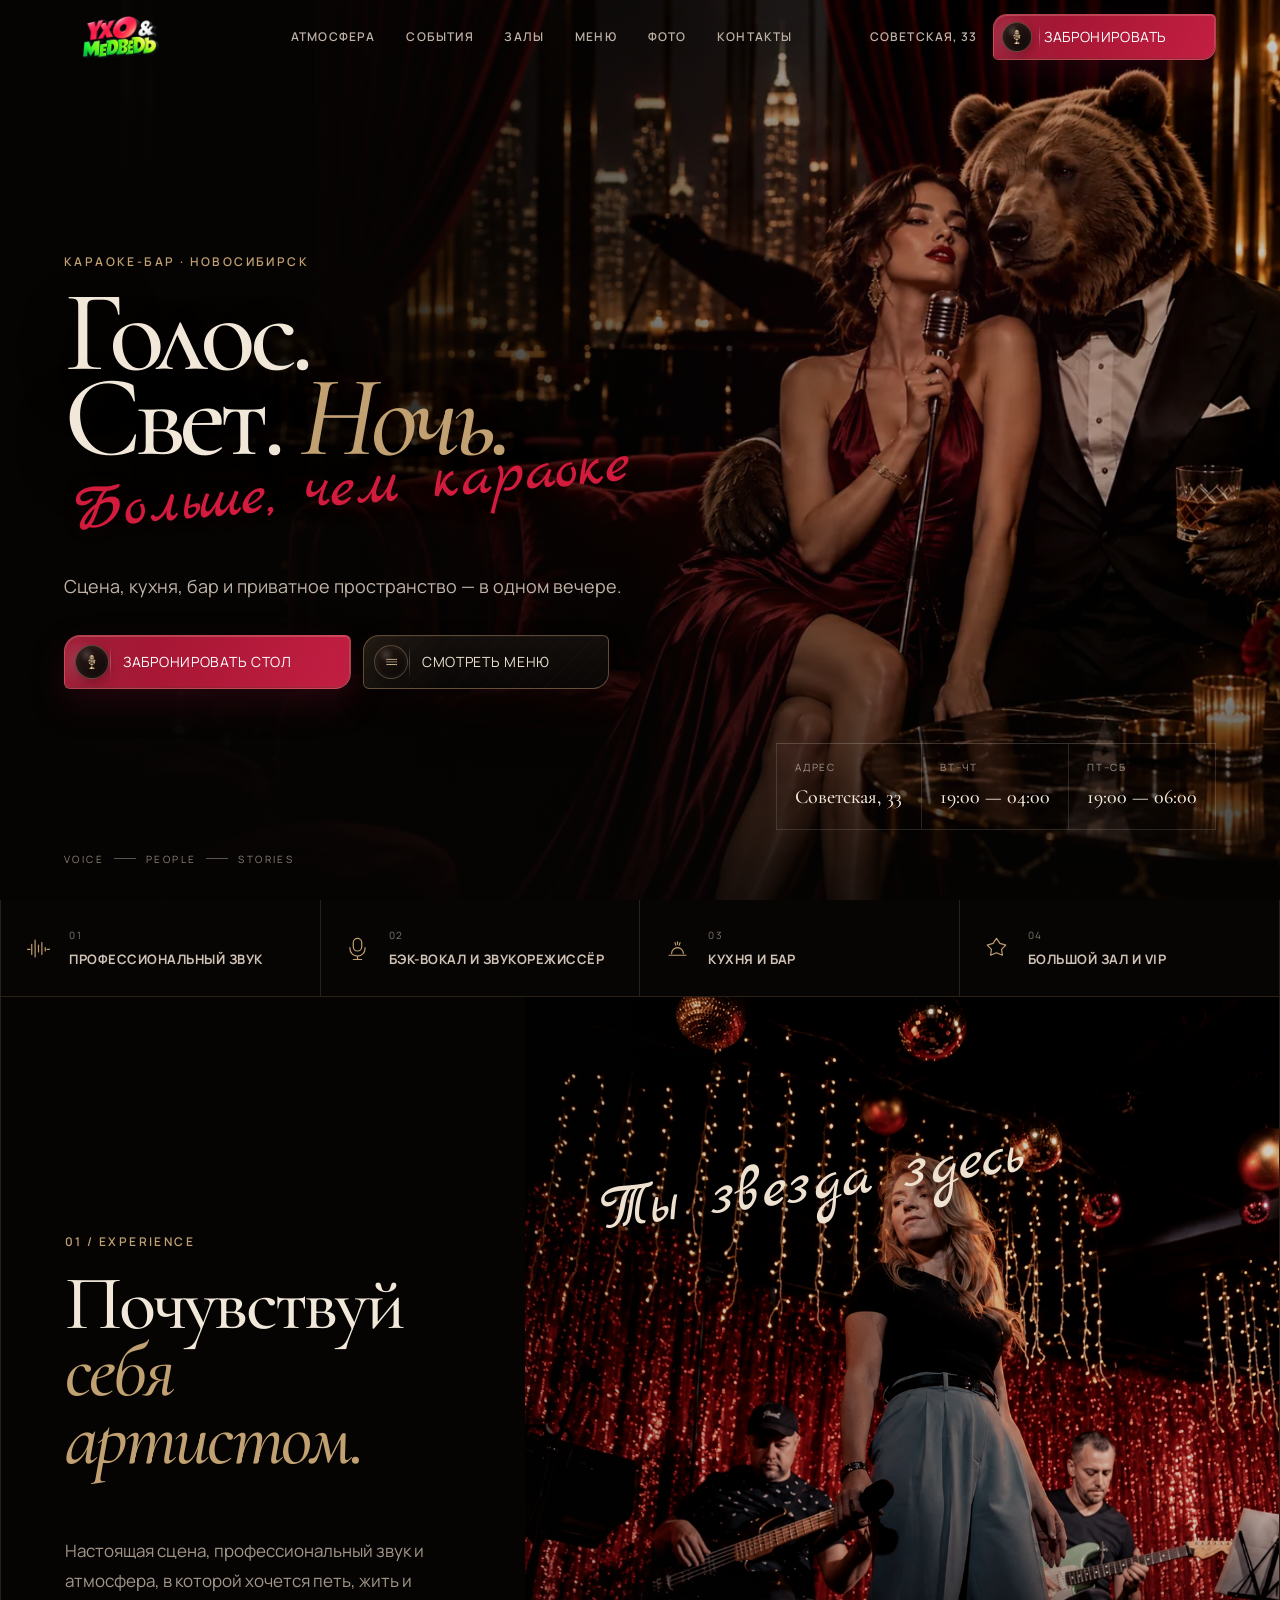
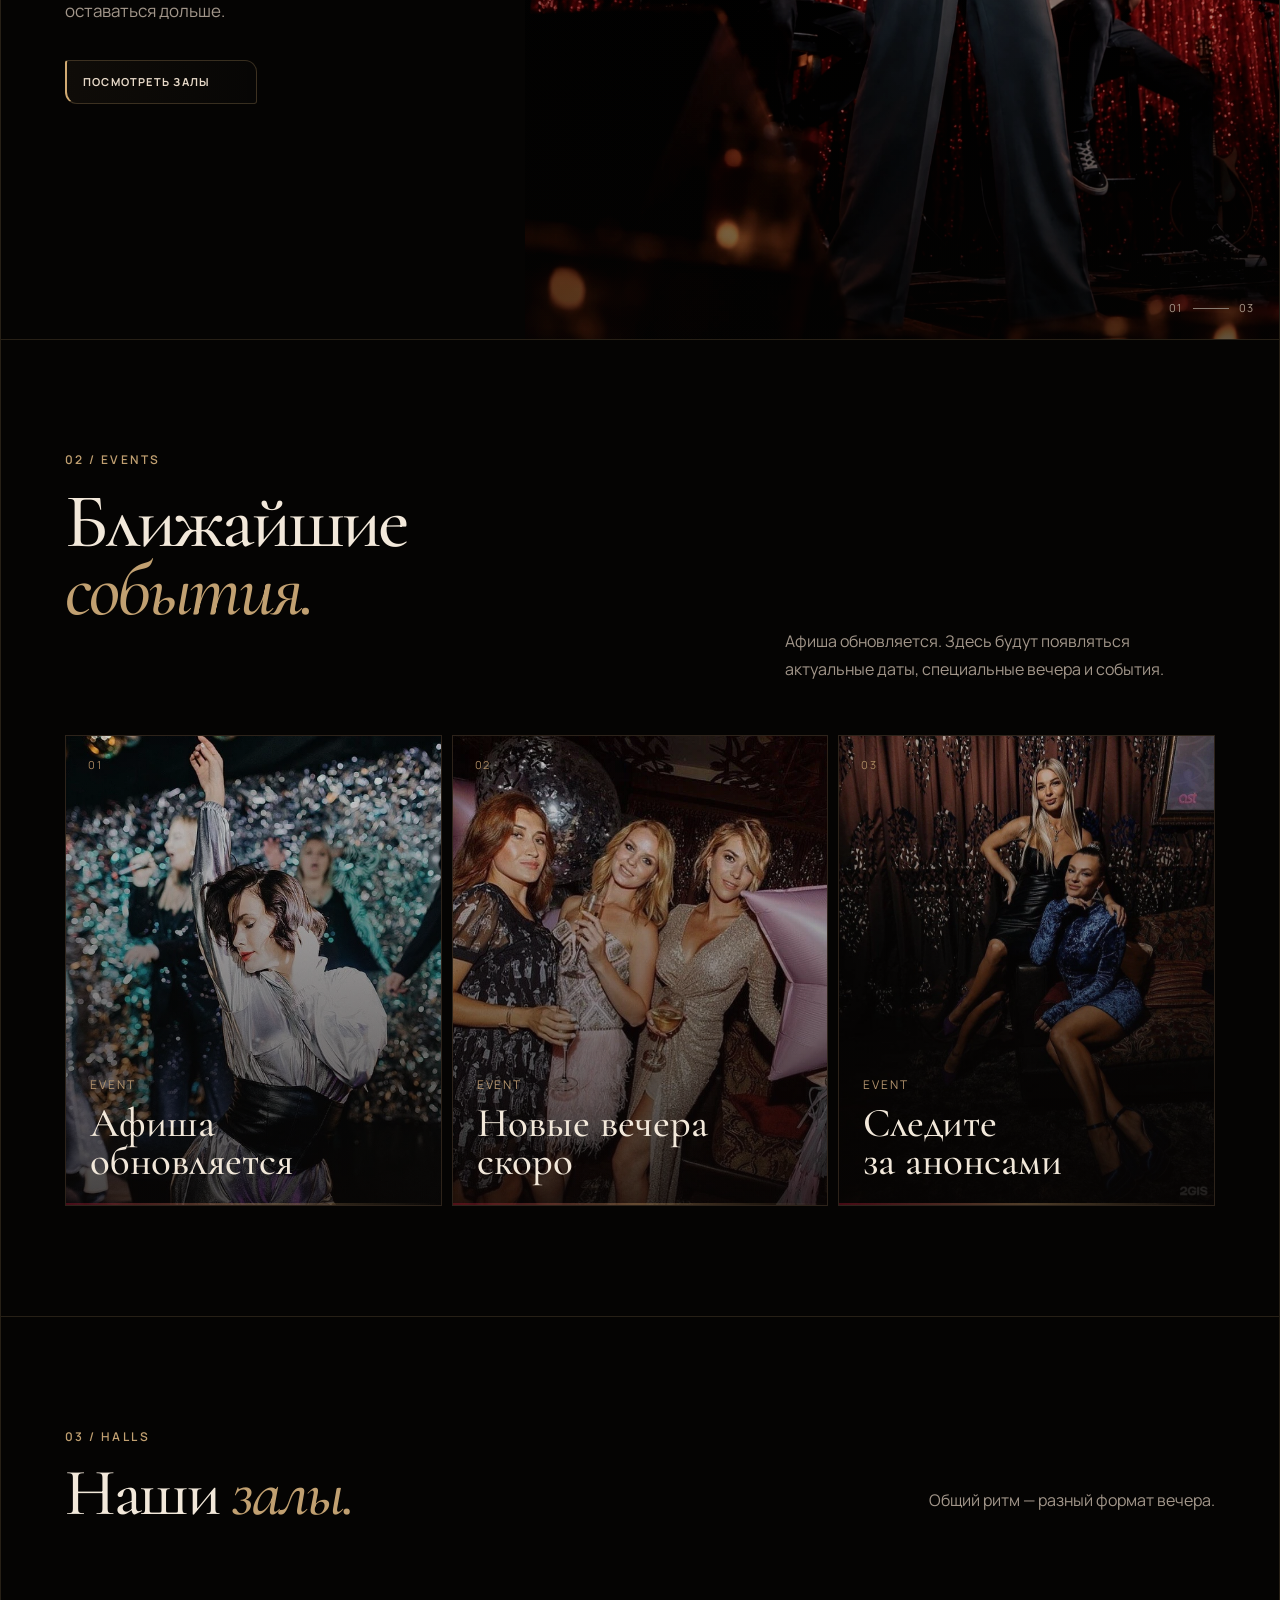
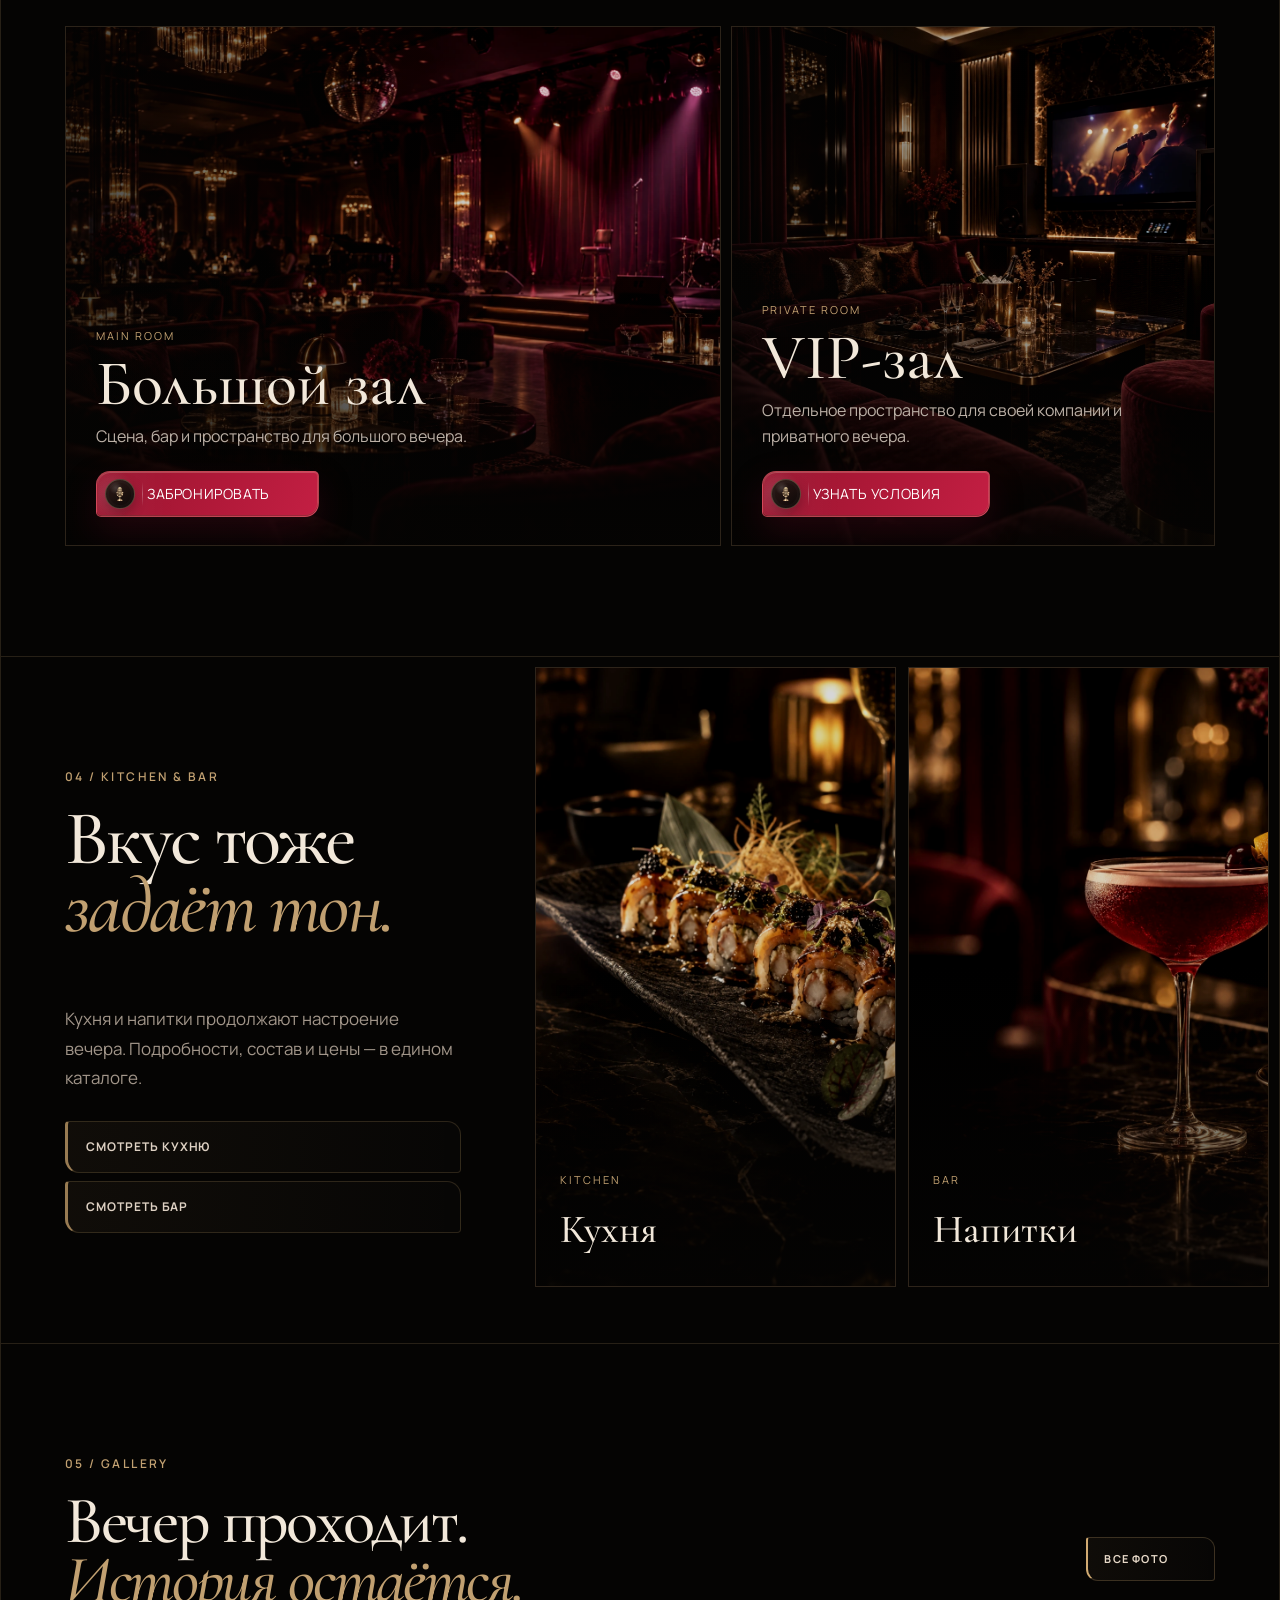
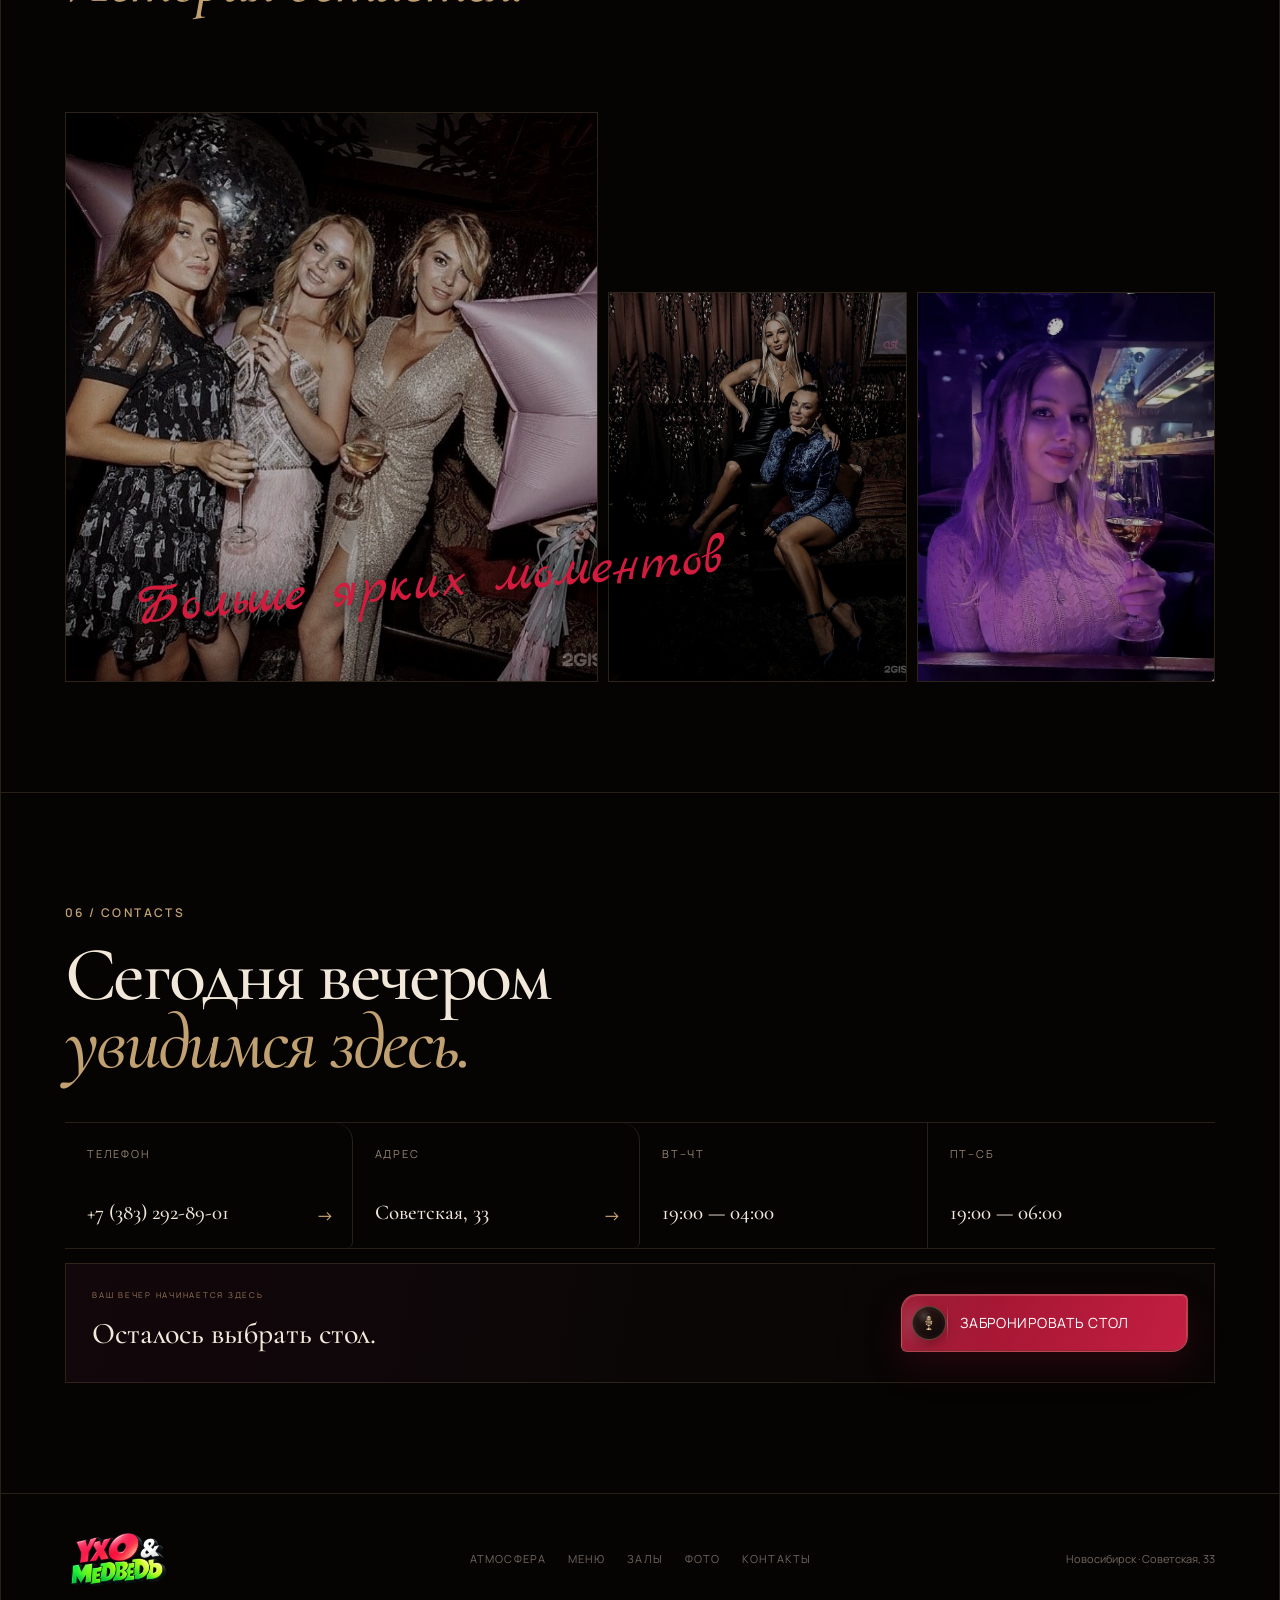
==== docs/index.html @ 815b5518 "Remove decorative arrows from published controls" ====
<!doctype html>
<html lang="ru">
<head>
  <meta charset="utf-8">
  <meta name="viewport" content="width=device-width,initial-scale=1,viewport-fit=cover">
  <meta name="theme-color" content="#050403">
  <meta name="description" content="Ухо & Медведь — караоке-бар в Новосибирске. Сцена, кухня, бар, большой зал и VIP-пространство.">
  <title>Ухо & Медведь — караоке-бар</title>
  <link rel="preconnect" href="https://fonts.googleapis.com">
  <link rel="preconnect" href="https://fonts.gstatic.com" crossorigin>
  <link href="https://fonts.googleapis.com/css2?family=Cormorant+Garamond:ital,wght@0,500;0,600;1,500&family=Manrope:wght@400;500;600;700&family=Marck+Script&display=swap" rel="stylesheet">
  <link rel="icon" type="image/png" href="assets/logo-glossy.png">
  <link rel="stylesheet" href="redesign.css?v=no-arrows-v27">
  <!-- build: menu-cards-v21-20260923-0148 -->
</head>
<body>
  <header class="site-header" id="top">
    <a class="brand" href="#top" aria-label="Ухо & Медведь">
      <img src="assets/logo-glossy.png" alt="Ухо & Медведь">
    </a>
    <nav class="desktop-nav" aria-label="Основная навигация">
      <a href="#experience">Атмосфера</a>
      <a href="#events">События</a>
      <a href="#halls">Залы</a>
      <a href="#menu">Меню</a>
      <a href="#gallery">Фото</a>
      <a href="#contacts">Контакты</a>
    </nav>
    <div class="header-actions">
      <a class="header-address" href="#contacts">Советская, 33</a>
      <a class="button button-primary karaoke-cta button-compact" href="https://wa.me/79139168901?text=%D0%A5%D0%BE%D1%87%D1%83%20%D0%B7%D0%B0%D0%B1%D1%80%D0%BE%D0%BD%D0%B8%D1%80%D0%BE%D0%B2%D0%B0%D1%82%D1%8C%20%D1%81%D1%82%D0%BE%D0%BB" target="_blank" rel="noopener"><span class="cta-mic" aria-hidden="true"><img src="assets/ui/karaoke-mic.webp" alt=""></span><span class="cta-label">Забронировать</span></a>
    </div>
    <button class="burger" type="button" aria-label="Открыть меню" aria-expanded="false"><span></span><span></span></button>
  </header>

  <main>
    <section class="hero" aria-labelledby="hero-title">
      <div class="hero-media" aria-hidden="true"></div>
      <div class="hero-vignette" aria-hidden="true"></div>
      <div class="hero-layout">
        <div class="hero-copy">
          <p class="eyebrow">КАРАОКЕ-БАР · НОВОСИБИРСК</p>
          <h1 id="hero-title">Голос.<br>Свет. <em>Ночь.</em></h1>
          <p class="script-accent">Больше, чем караоке</p>
          <p class="hero-lead">Сцена, кухня, бар и приватное пространство — в одном вечере.</p>
          <div class="hero-cta">
            <a class="button button-primary karaoke-cta" href="https://wa.me/79139168901?text=%D0%A5%D0%BE%D1%87%D1%83%20%D0%B7%D0%B0%D0%B1%D1%80%D0%BE%D0%BD%D0%B8%D1%80%D0%BE%D0%B2%D0%B0%D1%82%D1%8C%20%D1%81%D1%82%D0%BE%D0%BB" target="_blank" rel="noopener"><span class="cta-mic" aria-hidden="true"><img src="assets/ui/karaoke-mic.webp" alt=""></span><span class="cta-label">Забронировать стол</span></a>
            <a class="button button-secondary karaoke-secondary" href="catalog.html"><span class="secondary-icon" aria-hidden="true"><img src="assets/ui/karaoke-menu.webp" alt=""></span><span class="cta-label">Смотреть меню</span></a>
          </div>
        </div>

        <aside class="hero-facts" aria-label="Информация о заведении">
          <div><small>АДРЕС</small><strong>Советская, 33</strong></div>
          <div><small>ВТ–ЧТ</small><strong>19:00 — 04:00</strong></div>
          <div><small>ПТ–СБ</small><strong>19:00 — 06:00</strong></div>
        </aside>
      </div>
      <div class="hero-caption"><span>VOICE</span><i></i><span>PEOPLE</span><i></i><span>STORIES</span></div>
    </section>

    <section class="benefits" aria-label="Особенности Ухо & Медведь">
      <article>
        <span class="line-icon" aria-hidden="true"><svg viewBox="0 0 32 32"><path d="M3 17h3m2-6v12m4-17v20m4-14v8m4-11v14m4-8v4m2-2h3"/></svg></span>
        <div><small>01</small><b>Профессиональный звук</b></div>
      </article>
      <article>
        <span class="line-icon" aria-hidden="true"><svg viewBox="0 0 32 32"><rect x="11" y="4" width="10" height="15" rx="5"/><path d="M7 15v1a9 9 0 0 0 18 0v-1M16 25v4m-5 0h10"/></svg></span>
        <div><small>02</small><b>Бэк-вокал и звукорежиссёр</b></div>
      </article>
      <article>
        <span class="line-icon" aria-hidden="true"><svg viewBox="0 0 32 32"><path d="M6 24h20M9 22a7 7 0 0 1 14 0M16 8v3m-3-2 1 3m5-3-1 3"/></svg></span>
        <div><small>03</small><b>Кухня и бар</b></div>
      </article>
      <article>
        <span class="line-icon" aria-hidden="true"><svg viewBox="0 0 32 32"><path d="m16 4 4 6 7 2-5 5 1 7-7-3-7 3 1-7-5-5 7-2z"/></svg></span>
        <div><small>04</small><b>Большой зал и VIP</b></div>
      </article>
    </section>

    <section class="experience editorial-section" id="experience">
      <div class="section-copy">
        <p class="eyebrow">01 / EXPERIENCE</p>
        <h2>Почувствуй<br><em>себя артистом.</em></h2>
        <p>Настоящая сцена, профессиональный звук и атмосфера, в которой хочется петь, жить и оставаться дольше.</p>
        <a class="text-link" href="#halls">Посмотреть залы</a>
      </div>
      <figure class="experience-visual">
        <img src="assets/venue/experience-stage-real-v24.webp?v=20260923-0255" alt="Сцена караоке-бара Ухо & Медведь" loading="eager" fetchpriority="high" decoding="async">
        <figcaption class="script-accent">Ты звезда здесь</figcaption>
        <div class="visual-index"><span>01</span><i></i><span>03</span></div>
      </figure>
    </section>

    <section class="events section-shell" id="events">
      <header class="section-heading">
        <div><p class="eyebrow">02 / EVENTS</p><h2>Ближайшие<br><em>события.</em></h2></div>
        <p>Афиша обновляется. Здесь будут появляться актуальные даты, специальные вечера и события.</p>
      </header>
      <div class="events-grid" aria-label="Места для ближайших событий">
        <article class="event-poster event-one"><div class="event-no">01</div><div><small>EVENT</small><h3>Афиша<br>обновляется</h3></div></article>
        <article class="event-poster event-two"><div class="event-no">02</div><div><small>EVENT</small><h3>Новые вечера<br>скоро</h3></div></article>
        <article class="event-poster event-three"><div class="event-no">03</div><div><small>EVENT</small><h3>Следите<br>за анонсами</h3></div></article>
      </div>
    </section>

    <section class="halls section-shell" id="halls">
      <header class="section-heading compact">
        <div><p class="eyebrow">03 / HALLS</p><h2>Наши <em>залы.</em></h2></div>
        <p>Общий ритм — разный формат вечера.</p>
      </header>
      <div class="halls-grid">
        <article class="hall hall-main">
          <img src="assets/venue/hall-main-premium-v23.webp?v=20260923-0250" alt="Большой зал Ухо & Медведь" loading="eager" fetchpriority="high" decoding="async">
          <div class="hall-shade"></div>
          <div class="hall-copy">
            <small>MAIN ROOM</small>
            <h3>Большой зал</h3>
            <p>Сцена, бар и пространство для большого вечера.</p>
            <a class="button button-primary karaoke-cta button-small" href="https://wa.me/79139168901?text=%D0%A5%D0%BE%D1%87%D1%83%20%D0%B7%D0%B0%D0%B1%D1%80%D0%BE%D0%BD%D0%B8%D1%80%D0%BE%D0%B2%D0%B0%D1%82%D1%8C%20%D1%81%D1%82%D0%BE%D0%BB" target="_blank" rel="noopener"><span class="cta-mic" aria-hidden="true"><img src="assets/ui/karaoke-mic.webp" alt=""></span><span class="cta-label">Забронировать</span></a>
          </div>
        </article>
        <article class="hall hall-vip">
          <img src="assets/venue/hall-vip-premium-v23.webp?v=20260923-0250" alt="VIP-зал Ухо & Медведь" loading="eager" decoding="async">
          <div class="hall-shade"></div>
          <div class="hall-copy">
            <small>PRIVATE ROOM</small>
            <h3>VIP-зал</h3>
            <p>Отдельное пространство для своей компании и приватного вечера.</p>
            <a class="button button-primary karaoke-cta button-small" href="https://wa.me/79139168901?text=%D0%A5%D0%BE%D1%87%D1%83%20%D1%83%D0%B7%D0%BD%D0%B0%D1%82%D1%8C%20%D0%BF%D1%80%D0%BE%20VIP-%D0%B7%D0%B0%D0%BB" target="_blank" rel="noopener"><span class="cta-mic" aria-hidden="true"><img src="assets/ui/karaoke-mic.webp" alt=""></span><span class="cta-label">Узнать условия</span></a>
          </div>
        </article>
      </div>
    </section>

    <section class="menu-preview editorial-section" id="menu">
      <div class="section-copy">
        <p class="eyebrow">04 / KITCHEN & BAR</p>
        <h2>Вкус тоже<br><em>задаёт тон.</em></h2>
        <p>Кухня и напитки продолжают настроение вечера. Подробности, состав и цены — в едином каталоге.</p>
        <div class="menu-links">
          <a href="catalog.html?tab=food"><span>Смотреть кухню</span></a>
          <a href="catalog.html?tab=bar"><span>Смотреть бар</span></a>
        </div>
      </div>
      <div class="menu-visual-grid">
        <a class="menu-shot menu-shot-food" href="catalog.html?tab=food">
          <img src="assets/venue/kitchen-premium-v21.webp?v=20260923-0148" alt="Фирменный ролл кухни Ухо & Медведь" loading="eager" fetchpriority="high" decoding="async">
          <span><small>KITCHEN</small><strong>Кухня</strong></span>
        </a>
        <a class="menu-shot menu-shot-bar" href="catalog.html?tab=bar">
          <img src="assets/venue/bar-premium-v21.webp?v=20260923-0148" alt="Коктейль в баре Ухо & Медведь" loading="eager" fetchpriority="high" decoding="async">
          <span><small>BAR</small><strong>Напитки</strong></span>
        </a>
      </div>
    </section>

    <section class="gallery section-shell" id="gallery">
      <header class="section-heading compact">
        <div><p class="eyebrow">05 / GALLERY</p><h2>Вечер проходит.<br><em>История остаётся.</em></h2></div>
        <a class="text-link" href="https://2gis.ru/novosibirsk/firm/141265769806977/tab/photos" target="_blank" rel="noopener">Все фото</a>
      </header>
      <div class="gallery-grid">
        <figure class="gallery-large"><img src="assets/venue/party-2gis.webp" alt="Гости Ухо & Медведь" loading="lazy" decoding="async"></figure>
        <figure><img src="assets/venue/lounge-2gis.webp" alt="Вечер в Ухо & Медведь" loading="lazy" decoding="async"></figure>
        <figure><img src="assets/venue/nightlife-2gis.webp" alt="Ночная атмосфера Ухо & Медведь" loading="lazy" decoding="async"></figure>
        <p class="script-accent gallery-script">Больше ярких моментов</p>
      </div>
    </section>

    <section class="contacts section-shell" id="contacts">
      <header class="contacts-heading">
        <p class="eyebrow">06 / CONTACTS</p>
        <h2>Сегодня вечером<br><em>увидимся здесь.</em></h2>
      </header>
      <div class="contact-grid">
        <a href="tel:+73832928901"><small>ТЕЛЕФОН</small><strong>+7 (383) 292-89-01</strong></a>
        <a href="https://yandex.ru/maps/?text=%D0%9D%D0%BE%D0%B2%D0%BE%D1%81%D0%B8%D0%B1%D0%B8%D1%80%D1%81%D0%BA%2C%20%D0%A1%D0%BE%D0%B2%D0%B5%D1%82%D1%81%D0%BA%D0%B0%D1%8F%2033" target="_blank" rel="noopener"><small>АДРЕС</small><strong>Советская, 33</strong></a>
        <div><small>ВТ–ЧТ</small><strong>19:00 — 04:00</strong></div>
        <div><small>ПТ–СБ</small><strong>19:00 — 06:00</strong></div>
      </div>
      <div class="final-booking">
        <div class="final-booking-copy"><small>ВАШ ВЕЧЕР НАЧИНАЕТСЯ ЗДЕСЬ</small><strong>Осталось выбрать стол.</strong></div>
        <a class="button button-primary karaoke-cta final-booking-button" href="https://wa.me/79139168901?text=%D0%A5%D0%BE%D1%87%D1%83%20%D0%B7%D0%B0%D0%B1%D1%80%D0%BE%D0%BD%D0%B8%D1%80%D0%BE%D0%B2%D0%B0%D1%82%D1%8C%20%D1%81%D1%82%D0%BE%D0%BB" target="_blank" rel="noopener"><span class="cta-mic" aria-hidden="true"><img src="assets/ui/karaoke-mic.webp" alt=""></span><span class="cta-label">Забронировать стол</span></a>
      </div>
    </section>
  </main>

  <footer class="site-footer">
    <img src="assets/logo-glossy.png" alt="Ухо & Медведь">
    <nav><a href="#experience">Атмосфера</a><a href="catalog.html">Меню</a><a href="#halls">Залы</a><a href="#gallery">Фото</a><a href="#contacts">Контакты</a></nav>
    <span>Новосибирск · Советская, 33</span>
  </footer>

  <div class="mobile-dock" aria-label="Быстрые действия">
    <a href="tel:+73832928901"><span class="dock-icon dock-phone" aria-hidden="true"></span><small>Позвонить</small></a>
    <a href="catalog.html"><span class="dock-icon" aria-hidden="true"><img src="assets/ui/karaoke-menu.webp" alt=""></span><small>Меню</small></a>
    <a class="mobile-book" href="https://wa.me/79139168901?text=%D0%A5%D0%BE%D1%87%D1%83%20%D0%B7%D0%B0%D0%B1%D1%80%D0%BE%D0%BD%D0%B8%D1%80%D0%BE%D0%B2%D0%B0%D1%82%D1%8C%20%D1%81%D1%82%D0%BE%D0%BB" target="_blank" rel="noopener"><span class="dock-icon dock-mic" aria-hidden="true"><img src="assets/ui/karaoke-mic.webp" alt=""></span><small>Бронь</small></a>
    <a href="#contacts"><span class="dock-icon" aria-hidden="true"><img src="assets/ui/karaoke-location.webp" alt=""></span><small>Адрес</small></a>
    <a href="#top"><span class="dock-icon" aria-hidden="true"><img src="assets/ui/karaoke-up.webp" alt=""></span><small>Наверх</small></a>
  </div>

  <div class="menu-drawer" aria-hidden="true">
    <button class="drawer-close" type="button" aria-label="Закрыть меню">×</button>
    <nav><a href="#experience">Атмосфера</a><a href="#events">События</a><a href="#halls">Залы</a><a href="catalog.html">Меню</a><a href="#gallery">Фото</a><a href="#contacts">Контакты</a></nav>
  </div>
  <script src="redesign.js?v=art-direction-v10"></script>
</body>
</html>
---- docs/redesign.css ----
/* 1. TOKENS */
:root{
  --bg:#050403;
  --bg-soft:#080605;
  --panel:#0d0807;
  --ivory:#f2e8da;
  --ivory-soft:#e2d5c5;
  --muted:#a2968a;
  --muted-dark:#776d64;
  --wine:#8f1029;
  --wine-deep:#6e0b20;
  --red:#b41435;
  --red-bright:#c51b3d;
  --gold:#a98558;
  --gold-light:#c1a071;
  --line:rgba(193,160,113,.18);
  --line-strong:rgba(193,160,113,.3);
  --serif:"Cormorant Garamond",Georgia,serif;
  --script:"Marck Script",cursive;
  --sans:"Manrope",Arial,sans-serif;
  --max:1440px;
  --pad:clamp(22px,5vw,74px);
  --ease:cubic-bezier(.2,.75,.2,1);
}

/* 2. RESET / BASE */
*{box-sizing:border-box}
html{scroll-behavior:smooth;background:var(--bg);overflow-x:clip}
body{margin:0;background:var(--bg);color:var(--ivory);font-family:var(--sans);font-size:16px;line-height:1.65;-webkit-font-smoothing:antialiased;overflow-x:clip}
body.lock{overflow:hidden}
a{color:inherit;text-decoration:none}
img{display:block;max-width:100%}
button{font:inherit}
button,a{-webkit-tap-highlight-color:transparent}
:focus-visible{outline:2px solid var(--gold-light);outline-offset:4px}

/* 3. TYPOGRAPHY */
.eyebrow{margin:0 0 18px;color:var(--gold-light);font-size:12px;font-weight:600;letter-spacing:.2em;text-transform:uppercase}
h1,h2,h3,p{margin-top:0}
h1,h2,h3{font-family:var(--serif);font-weight:500}
h2{font-size:clamp(54px,6vw,96px);line-height:.88;letter-spacing:-.035em}
h2 em{color:var(--gold-light);font-style:italic;font-weight:500}
.script-accent{font-family:var(--script);font-weight:400}

/* 4. HEADER */
.site-header{position:fixed;z-index:90;top:0;left:0;right:0;height:74px;padding:0 var(--pad);display:grid;grid-template-columns:150px 1fr auto;align-items:center;gap:28px;border-bottom:1px solid transparent;transition:background .25s,border-color .25s,backdrop-filter .25s}
.site-header.scrolled{background:rgba(5,4,3,.91);border-color:var(--line);backdrop-filter:blur(15px)}
.brand img{width:112px;max-height:56px;object-fit:contain}
.desktop-nav{display:flex;justify-content:center;gap:clamp(18px,2.4vw,36px)}
.desktop-nav a,.header-address{color:#bdb1a5;font-size:12px;font-weight:600;letter-spacing:.1em;text-transform:uppercase;transition:color .2s}
.desktop-nav a:hover,.header-address:hover{color:#fff}
.header-actions{display:flex;align-items:center;gap:16px}
.burger{display:none;width:44px;height:44px;border:1px solid var(--line);border-radius:50%;background:rgba(5,4,3,.38);align-items:center;justify-content:center;flex-direction:column;gap:6px}
.burger span{width:17px;height:1px;background:#e7dbce}

/* BUTTONS */
.button{
  --btn-border:transparent;
  --btn-bg:transparent;
  --btn-color:var(--ivory);
  min-height:48px;
  padding:0 21px;
  display:inline-flex;
  align-items:center;
  justify-content:center;
  gap:13px;
  border:1px solid var(--btn-border);
  border-radius:999px;
  background:var(--btn-bg);
  color:var(--btn-color);
  box-shadow:none;
  font-family:var(--sans);
  font-size:13px;
  font-weight:600;
  line-height:1;
  letter-spacing:.035em;
  white-space:nowrap;
  cursor:pointer;
  transition:transform .22s var(--ease),background .22s var(--ease),border-color .22s var(--ease),box-shadow .22s var(--ease),filter .22s var(--ease);
}
.button>span{
  display:inline-block;
  color:inherit;
  font-size:14px;
  font-weight:400;
  line-height:1;
  transition:transform .22s var(--ease);
}
.button:hover{transform:translateY(-2px)}
.button:hover>span:not(.arrow-left){transform:translateX(3px)}
.button:active{transform:translateY(0)}
.button-primary{
  --btn-bg:linear-gradient(115deg,#861027 0%,#a91532 55%,#bd1839 100%);
  --btn-color:#fff;
  border-color:rgba(255,255,255,.055);
  box-shadow:0 10px 28px rgba(91,7,25,.19),inset 0 1px 0 rgba(255,255,255,.045);
}
.button-primary:hover{
  filter:brightness(1.055);
  box-shadow:0 13px 32px rgba(91,7,25,.23),inset 0 1px 0 rgba(255,255,255,.06);
}
.button-secondary{
  --btn-bg:rgba(8,6,5,.44);
  --btn-color:var(--ivory-soft);
  border-color:rgba(193,160,113,.42);
  backdrop-filter:blur(8px);
}
.button-secondary:hover{
  background:rgba(169,133,88,.095);
  border-color:rgba(193,160,113,.64);
}
.button-compact{min-height:44px;padding:0 18px;font-size:12px}
.button-small{min-height:44px;padding:0 19px;font-size:12px}
.text-link{
  min-height:44px;
  display:inline-flex;
  align-items:center;
  gap:10px;
  padding:8px 0;
  color:var(--ivory-soft);
  font-family:var(--sans);
  font-size:13px;
  font-weight:600;
  letter-spacing:.035em;
}
.text-link span{
  color:var(--gold-light);
  font-size:14px;
  font-weight:400;
  transition:transform .22s var(--ease);
}
.text-link:hover span{transform:translateX(4px)}

/* 5. HERO */
.hero{position:relative;min-height:780px;height:100svh;max-height:980px;overflow:hidden;background:#080504}
.hero-media{position:absolute;inset:0;background:url("assets/hero-premium.webp") 69% 42%/cover no-repeat;filter:saturate(.86) contrast(1.05) brightness(.82)}
.hero-vignette{position:absolute;inset:0;background:linear-gradient(90deg,rgba(5,4,3,.98) 0%,rgba(5,4,3,.9) 24%,rgba(5,4,3,.5) 48%,rgba(5,4,3,.08) 72%),linear-gradient(0deg,rgba(5,4,3,.76),transparent 44%),radial-gradient(circle at 72% 38%,rgba(139,16,41,.11),transparent 30%)}
.hero-layout{position:relative;z-index:2;max-width:var(--max);height:100%;margin:auto;padding:135px var(--pad) 94px;display:flex;align-items:center}
.hero-copy{max-width:630px}
.hero h1{margin:0;font-size:clamp(76px,9vw,140px);line-height:.74;letter-spacing:-.055em;text-shadow:0 20px 55px rgba(0,0,0,.34)}
.hero h1 em{color:var(--gold-light);font-style:italic}
.hero .script-accent{margin:27px 0 0 8px;color:#d21b3d;font-size:clamp(42px,5vw,70px);line-height:.85;transform:rotate(-5deg);transform-origin:left center;text-shadow:0 0 20px rgba(178,17,51,.12)}
.hero-lead{max-width:560px;margin:30px 0 0;color:#c0b3a7;font-size:18px;line-height:1.65}
.hero-cta{display:flex;gap:12px;flex-wrap:wrap;margin-top:34px}
.hero-facts{position:absolute;right:var(--pad);bottom:70px;display:grid;grid-template-columns:repeat(3,auto);border-top:1px solid rgba(255,255,255,.18);border-bottom:1px solid rgba(255,255,255,.13)}
.hero-facts div{min-width:145px;padding:15px 18px;border-left:1px solid rgba(255,255,255,.13)}
.hero-facts div:last-child{border-right:1px solid rgba(255,255,255,.13)}
.hero-facts small{display:block;margin-bottom:6px;color:#9f948b;font-size:10px;letter-spacing:.18em}
.hero-facts strong{font-family:var(--serif);font-size:20px;font-weight:500}
.hero-caption{position:absolute;z-index:3;left:var(--pad);bottom:33px;display:flex;align-items:center;gap:10px;color:#8d837b;font-size:10px;letter-spacing:.24em}
.hero-caption i{width:22px;height:1px;background:#5c5550}

/* 6. BENEFIT STRIP */
.benefits{max-width:var(--max);margin:auto;display:grid;grid-template-columns:repeat(4,1fr);border-left:1px solid var(--line);border-right:1px solid var(--line);border-bottom:1px solid var(--line);background:#070504}
.benefits article{min-height:96px;padding:20px 22px;display:flex;align-items:center;gap:16px;border-right:1px solid var(--line)}
.benefits article:last-child{border-right:0}
.line-icon{width:30px;height:30px;display:grid;place-items:center;flex:none}
.line-icon svg{width:27px;height:27px;fill:none;stroke:var(--gold-light);stroke-width:1.4;stroke-linecap:round;stroke-linejoin:round}
.benefits small{display:block;margin-bottom:7px;color:#80766d;font-size:10px;letter-spacing:.16em}
.benefits b{display:block;color:#d0c3b6;font-size:13px;line-height:1.45;letter-spacing:.04em;text-transform:uppercase}

/* SHARED SECTIONS */
.section-shell,.editorial-section{max-width:var(--max);margin:auto;border-left:1px solid var(--line);border-right:1px solid var(--line);border-bottom:1px solid var(--line)}
.section-shell{padding:110px var(--pad)}
.editorial-section{display:grid;grid-template-columns:.82fr 1.18fr;align-items:stretch}
.section-copy{padding:110px clamp(30px,5vw,70px);align-self:center}
.section-copy>p:not(.eyebrow){max-width:540px;color:var(--muted);font-size:17px;line-height:1.75}
.section-copy .text-link{margin-top:18px}
.section-heading{display:flex;align-items:end;justify-content:space-between;gap:70px;margin-bottom:48px}
.section-heading>div{max-width:760px}.section-heading>p{max-width:430px;margin:0 0 4px;color:var(--muted);font-size:16px;line-height:1.75}
.section-heading.compact{align-items:center}.section-heading.compact h2{font-size:clamp(50px,5.2vw,78px)}

/* 7. EXPERIENCE */
.experience-visual{position:relative;min-height:660px;margin:0;overflow:hidden;background:#0b0806}
.experience-visual:after{content:"";position:absolute;inset:0;background:linear-gradient(90deg,rgba(5,4,3,.22),transparent 35%),linear-gradient(0deg,rgba(5,4,3,.55),transparent 45%)}
.experience-visual img{width:100%;height:100%;object-fit:cover;object-position:center 38%;filter:saturate(.58) contrast(1.08) brightness(.74);transition:transform .8s var(--ease)}
.experience-visual:hover img{transform:scale(1.025)}
.experience-visual .script-accent{position:absolute;z-index:2;left:10%;top:17%;margin:0;color:#eee1d0;font-size:clamp(46px,5vw,72px);line-height:.9;transform:rotate(-8deg);text-shadow:0 5px 25px #000}
.visual-index{position:absolute;z-index:2;right:24px;bottom:22px;display:flex;align-items:center;gap:10px;color:#a59789;font-size:11px;letter-spacing:.14em}
.visual-index i{width:36px;height:1px;background:#867b71}

/* 8. EVENTS */
.events-grid{display:grid;grid-template-columns:repeat(3,1fr);gap:10px}
.event-poster{position:relative;aspect-ratio:4/5;min-height:380px;padding:24px;display:flex;align-items:flex-end;overflow:hidden;border:1px solid var(--line);background:#0c0707}
.event-poster:before,.event-poster:after{content:"";position:absolute;inset:0}
.event-poster:before{background:linear-gradient(180deg,rgba(8,5,4,.08),rgba(8,5,4,.72)),url("assets/venue/event-2gis.webp") center/cover no-repeat}
.event-two:before{background:linear-gradient(180deg,rgba(8,5,4,.10),rgba(8,5,4,.74)),url("assets/venue/party-2gis.webp") center/cover no-repeat}
.event-three:before{background:linear-gradient(180deg,rgba(8,5,4,.10),rgba(8,5,4,.74)),url("assets/venue/lounge-2gis.webp") center/cover no-repeat}
.event-poster:after{inset:auto 0 0;height:2px;background:linear-gradient(90deg,var(--wine),var(--gold),transparent);opacity:.45}
.event-poster>div:last-child{position:relative;z-index:2}.event-no{position:absolute;z-index:2;top:20px;left:22px;color:#a88760;font-size:11px;letter-spacing:.14em}
.event-poster small{color:#b3946e;font-size:12px;letter-spacing:.16em}.event-poster h3{margin:9px 0 0;font-size:clamp(32px,3.2vw,48px);line-height:.92}
.event-poster:hover:before{filter:brightness(1.08)}

/* 9. HALLS */
.halls-grid{display:grid;grid-template-columns:1.15fr .85fr;gap:10px}
.hall{position:relative;min-height:520px;overflow:hidden;border:1px solid var(--line);background:#0b0706}
.hall>img{position:absolute;inset:0;width:100%;height:100%;object-fit:cover;filter:saturate(.58) contrast(1.05) brightness(.7);transition:transform .8s var(--ease)}
.hall:hover>img{transform:scale(1.025)}
.hall-shade{position:absolute;inset:0;background:linear-gradient(0deg,rgba(5,4,3,.88),transparent 56%),linear-gradient(90deg,rgba(5,4,3,.68),transparent 66%)}
.hall-copy{position:absolute;z-index:2;left:30px;right:30px;bottom:28px;max-width:510px}
.hall-copy small{color:var(--gold-light);font-size:11px;letter-spacing:.18em}.hall-copy h3{margin:8px 0 10px;font-size:clamp(42px,5vw,66px);line-height:.9}.hall-copy p{max-width:460px;margin:0 0 22px;color:#bbb0a6;font-size:16px;line-height:1.65}
.hall-vip{display:flex;align-items:center;justify-content:center;background:radial-gradient(circle at 50% 32%,rgba(129,16,41,.2),transparent 30%),linear-gradient(145deg,#12090a,#070504)}
.hall-vip:before{content:"";position:absolute;inset:20px;border:1px solid rgba(193,160,113,.08)}
.vip-art{position:absolute;top:64px;left:50%;transform:translateX(-50%);display:grid;place-items:center;color:#a98759;text-align:center}
.vip-art span{font-size:8px;letter-spacing:.35em}.vip-art strong{font-family:var(--serif);font-size:92px;line-height:.85;font-weight:500;color:#d3b88e}.vip-art i{width:70px;height:1px;margin:12px 0;background:linear-gradient(90deg,transparent,var(--gold),transparent)}

/* 10. MENU PREVIEW */
.menu-visual-grid{display:grid;grid-template-columns:repeat(2,minmax(0,1fr));gap:12px;padding:10px;align-items:stretch}
.menu-shot,.menu-shot-bar{position:relative;min-height:620px;height:620px;overflow:hidden;border:1px solid var(--line);background:#0d0907;align-self:stretch}
.menu-shot img{position:absolute;inset:0;width:100%;height:100%;object-fit:cover;object-position:center;filter:saturate(.9) contrast(1.06) brightness(.84);transition:transform .8s var(--ease)}
.menu-shot-food img{object-position:center 50%}
.menu-shot-bar img{object-position:center 48%}
.menu-shot:hover img{transform:scale(1.03)}
.menu-shot:after{content:"";position:absolute;inset:0;background:linear-gradient(0deg,rgba(5,4,3,.82),transparent 52%)}
.menu-shot>span{position:absolute;z-index:2;left:24px;bottom:24px}.menu-shot small{display:block;margin-bottom:7px;color:var(--gold-light);font-size:11px;letter-spacing:.18em}.menu-shot strong{font-family:var(--serif);font-size:40px;font-weight:500}
.menu-links{margin-top:30px;border-top:1px solid var(--line)}
.menu-links a{display:flex;align-items:center;justify-content:space-between;padding:15px 0;border-bottom:1px solid var(--line);color:#ddd0c2;font-family:var(--serif);font-size:24px}
.menu-links b{color:var(--gold-light);font-family:var(--sans);font-size:15px;font-weight:400;transition:transform .2s}.menu-links a:hover b{transform:translateX(4px)}

/* 11. GALLERY */
.gallery-grid{position:relative;display:grid;grid-template-columns:1.25fr .7fr .7fr;gap:10px;align-items:end}
.gallery-grid figure{margin:0;overflow:hidden;border:1px solid var(--line);background:#0b0806}
.gallery-grid .gallery-large{height:570px}.gallery-grid figure:not(.gallery-large){height:390px}
.gallery-grid img{width:100%;height:100%;object-fit:cover;object-position:center;filter:saturate(.64) contrast(1.05) brightness(.74);transition:transform .7s var(--ease)}
.gallery-grid figure:hover img{transform:scale(1.025)}
.gallery-script{position:absolute;z-index:3;left:6%;bottom:9%;margin:0;color:#d21b3d;font-size:clamp(40px,4.4vw,64px);transform:rotate(-5deg);text-shadow:0 5px 24px #000}

/* 12. CONTACTS */
.contacts-heading h2{margin-bottom:46px}
.contact-grid{display:grid;grid-template-columns:repeat(4,1fr);border-top:1px solid var(--line);border-bottom:1px solid var(--line)}
.contact-grid>a,.contact-grid>div{min-height:125px;padding:22px;border-right:1px solid var(--line);display:flex;flex-direction:column;justify-content:space-between}
.contact-grid>*:last-child{border-right:0}.contact-grid small{color:#948371;font-size:11px;letter-spacing:.16em}.contact-grid strong{font-family:var(--serif);font-size:21px;font-weight:500;line-height:1.25}
.final-booking{margin-top:14px;min-height:116px;padding:24px 26px;display:flex;align-items:center;justify-content:space-between;gap:24px;border:1px solid var(--line);background:linear-gradient(100deg,rgba(24,8,14,.72),rgba(9,6,5,.88) 68%)}
.final-booking-copy{display:flex;flex-direction:column;gap:7px}
.final-booking-copy small{color:#967657;font-size:8px;letter-spacing:.22em}
.final-booking-copy strong{font-family:var(--serif);font-size:30px;font-weight:500}
.final-booking-button{flex:none;min-width:210px}

/* 13. FOOTER */
.site-footer{max-width:var(--max);margin:auto;padding:30px var(--pad) 108px;display:grid;grid-template-columns:150px 1fr auto;align-items:center;gap:24px;border-left:1px solid var(--line);border-right:1px solid var(--line);color:#71675f}
.site-footer img{width:105px}.site-footer nav{display:flex;justify-content:center;gap:22px}.site-footer nav a{font-size:11px;letter-spacing:.1em;text-transform:uppercase}.site-footer span{font-size:11px}
.mobile-dock{display:none}
.menu-drawer{position:fixed;z-index:120;inset:0;padding:90px 24px 120px;background:#060403;transform:translateY(-103%);visibility:hidden;transition:.4s var(--ease)}
.menu-drawer.open{transform:none;visibility:visible}.drawer-close{position:absolute;top:18px;right:18px;width:48px;height:48px;border:1px solid var(--line);border-radius:50%;background:transparent;color:white;font-size:26px}
.menu-drawer nav{display:flex;flex-direction:column}.menu-drawer nav a{padding:15px 0;border-bottom:1px solid var(--line);font-family:var(--serif);font-size:38px}

/* 14. RESPONSIVE */
@media(max-width:1050px){
  .desktop-nav,.header-address{display:none}.site-header{grid-template-columns:1fr auto auto}.burger{display:flex}
  .hero-facts{right:var(--pad)}
  .benefits{grid-template-columns:1fr 1fr}.benefits article:nth-child(2){border-right:0}.benefits article:nth-child(-n+2){border-bottom:1px solid var(--line)}
  .editorial-section{grid-template-columns:1fr}.section-copy{padding:90px var(--pad)}.experience-visual{min-height:560px}
  .halls-grid{grid-template-columns:1fr}.hall-vip{min-height:500px}
}
@media(max-width:700px){
  :root{--pad:18px}
  .site-header{height:68px;padding:0 12px;grid-template-columns:1fr auto auto;gap:8px}.site-header.scrolled{background:rgba(5,4,3,.96)}
  .brand img{width:94px;max-height:48px}.button-compact{min-height:44px;padding:0 14px;font-size:12px}.burger{width:44px;height:44px}
  .hero{min-height:720px;height:100svh;max-height:none}.hero-media{background-position:65% 28%;filter:saturate(.84) contrast(1.05) brightness(.8)}
  .hero-vignette{background:linear-gradient(180deg,rgba(5,4,3,.05) 0%,rgba(5,4,3,.07) 37%,rgba(5,4,3,.58) 61%,#050403 91%),linear-gradient(90deg,rgba(5,4,3,.22),transparent 64%)}
  .hero-layout{padding:96px 18px 165px;align-items:flex-end}.hero-copy{max-width:none}.eyebrow{font-size:10px;margin-bottom:13px}.hero h1{font-size:clamp(54px,16vw,76px);line-height:.82}.hero .script-accent{font-size:40px;margin-top:18px}.hero-lead{max-width:360px;margin-top:18px;font-size:15px;line-height:1.55}
  .hero-cta{margin-top:22px}.hero-cta .button{min-height:48px;padding:0 17px;font-size:13px}.hero-facts{left:18px;right:18px;bottom:80px;grid-template-columns:repeat(3,1fr)}.hero-facts div{min-width:0;padding:10px 8px}.hero-facts strong{font-size:15px}.hero-facts small{font-size:8px}.hero-caption{display:none}
  .benefits article{min-height:92px;padding:16px 12px;gap:10px}.line-icon{width:28px}.benefits b{font-size:11px}.benefits small{font-size:8px}
  .section-shell{padding:76px 18px}.section-copy{padding:76px 18px}.section-copy h2,.section-heading h2,.contacts-heading h2{font-size:46px}.section-copy>p:not(.eyebrow),.section-heading>p{font-size:15px;line-height:1.65}
  .experience-visual{min-height:410px}.experience-visual .script-accent{font-size:43px;left:8%;top:15%}
  .section-heading{display:block;margin-bottom:28px}.section-heading>p{margin-top:19px}.section-heading.compact{display:flex;align-items:end}.section-heading.compact>p{display:none}
  .events-grid{display:flex;overflow:auto;gap:9px;margin:0 -18px;padding:0 18px 6px;scroll-snap-type:x mandatory}.event-poster{flex:0 0 78vw;min-height:390px;scroll-snap-align:start}
  .halls-grid{gap:8px}.hall{min-height:430px}.hall-copy{left:20px;right:20px;bottom:20px}.hall-copy h3{font-size:48px}.hall-copy p{font-size:15px}.vip-art{top:52px}.vip-art strong{font-size:74px}
  .menu-visual-grid{display:flex;overflow:auto;gap:9px;margin:0 -18px;padding:0 18px 6px;scroll-snap-type:x mandatory}.menu-shot,.menu-shot-bar{flex:0 0 78vw;min-height:430px;scroll-snap-align:start}
  .gallery-grid{display:flex;overflow:auto;gap:9px;margin:0 -18px;padding:0 18px 6px;scroll-snap-type:x mandatory}.gallery-grid figure,.gallery-grid .gallery-large,.gallery-grid figure:not(.gallery-large){flex:0 0 78vw;height:430px;scroll-snap-align:start}.gallery-script{left:28px;bottom:28px;font-size:42px}
  .contact-grid{grid-template-columns:1fr 1fr}.contact-grid>a,.contact-grid>div{min-height:105px;padding:15px}.contact-grid>*:nth-child(2){border-right:0}.contact-grid>*:nth-child(-n+2){border-bottom:1px solid var(--line)}.contact-grid strong{font-size:18px}
  .final-booking{min-height:0;padding:19px 16px;align-items:flex-start;flex-direction:column}.final-booking-copy strong{font-size:26px}.final-booking-button{width:100%;min-width:0;min-height:46px}
  .site-footer{padding:24px 18px 104px;grid-template-columns:1fr auto}.site-footer nav{display:none}.site-footer img{width:92px}.site-footer span{font-size:10px}
  .mobile-dock{position:fixed;z-index:85;left:8px;right:8px;bottom:max(8px,env(safe-area-inset-bottom));height:66px;display:grid;grid-template-columns:repeat(5,1fr);align-items:center;border:1px solid var(--line);border-radius:19px;background:rgba(7,5,4,.94);backdrop-filter:blur(18px);box-shadow:0 18px 44px rgba(0,0,0,.4);overflow:hidden}
  .mobile-dock a{height:100%;display:grid;place-items:center;align-content:center;gap:3px;color:#c3b5a8}.mobile-dock span{font-size:14px}.mobile-dock small{font-size:9px}.mobile-dock .mobile-book{margin:5px;border-radius:15px;background:linear-gradient(115deg,#861027,#bd1839);color:white;box-shadow:0 8px 22px rgba(91,7,25,.2)}
}
@media(max-width:390px){
  .header-actions .button{display:none}.site-header{grid-template-columns:1fr auto}.hero-layout{padding-bottom:148px}.hero h1{font-size:59px}.hero .script-accent{font-size:38px}.hero-facts div{padding:8px 6px}.hero-facts strong{font-size:14px}.benefits b{font-size:10px}
}
@media(prefers-reduced-motion:reduce){
  *,*::before,*::after{scroll-behavior:auto!important;transition:none!important;animation:none!important}
}

/* ===== KARAOKE CONTROL SYSTEM V14 ===== */
.karaoke-cta{
  position:relative;
  isolation:isolate;
  min-height:52px;
  padding:5px 12px 5px 7px;
  gap:11px;
  border-color:rgba(207,171,116,.36);
  background:
    radial-gradient(circle at 18% 10%,rgba(255,255,255,.08),transparent 25%),
    linear-gradient(105deg,#650a1d 0%,#8e1029 45%,#b01836 100%);
  box-shadow:
    0 12px 30px rgba(74,5,21,.22),
    inset 0 1px 0 rgba(255,255,255,.06),
    inset 0 0 0 1px rgba(87,7,25,.28);
}
.karaoke-cta:before{
  content:"";
  position:absolute;
  z-index:-1;
  inset:2px;
  border:1px solid rgba(236,198,139,.10);
  border-radius:inherit;
  pointer-events:none;
}
.cta-mic{
  width:38px;
  height:38px;
  flex:none;
  display:grid;
  place-items:center;
  border-radius:50%;
  border:1px solid rgba(218,180,121,.46);
  background:radial-gradient(circle at 35% 28%,rgba(255,255,255,.09),rgba(39,5,12,.28) 68%);
  box-shadow:inset 0 0 16px rgba(217,175,108,.06);
}
.cta-mic svg{
  width:20px;
  height:20px;
  fill:none;
  stroke:#d9b477;
  stroke-width:1.45;
  stroke-linecap:round;
  stroke-linejoin:round;
}
.cta-label{
  min-width:0;
  flex:1;
  text-align:left;
  white-space:nowrap;
}
.cta-arrow{
  width:28px;
  height:28px;
  flex:none;
  display:grid;
  place-items:center;
  border-left:1px solid rgba(232,196,141,.20);
  padding-left:8px;
}
.cta-arrow svg{
  width:16px;
  height:16px;
  fill:none;
  stroke:#e6c38e;
  stroke-width:1.45;
  stroke-linecap:round;
  stroke-linejoin:round;
  transition:transform .22s var(--ease);
}
.karaoke-cta:hover .cta-arrow svg,
.karaoke-secondary:hover .cta-arrow svg{transform:translateX(3px)}
.karaoke-cta:hover{
  filter:brightness(1.07);
  border-color:rgba(222,185,127,.52);
  box-shadow:0 15px 34px rgba(74,5,21,.28),inset 0 1px 0 rgba(255,255,255,.07);
}

.karaoke-secondary{
  min-height:52px;
  padding:5px 12px 5px 8px;
  gap:11px;
  border-color:rgba(193,160,113,.38);
  background:linear-gradient(110deg,rgba(7,5,4,.82),rgba(13,9,7,.58));
}
.secondary-icon{
  width:36px;
  height:36px;
  flex:none;
  display:grid;
  place-items:center;
  border-radius:50%;
  border:1px solid rgba(193,160,113,.30);
}
.secondary-icon svg{
  width:18px;height:18px;
  fill:none;
  stroke:#c8a56f;
  stroke-width:1.35;
  stroke-linecap:round;
  stroke-linejoin:round;
}

.final-booking-button{
  min-width:245px;
}

@media(max-width:700px){
  .header-actions .karaoke-cta{
    min-height:44px;
    padding:4px 10px 4px 5px;
    gap:7px;
  }
  .header-actions .karaoke-cta .cta-mic{
    width:32px;height:32px;
  }
  .header-actions .karaoke-cta .cta-mic svg{width:17px;height:17px}
  .header-actions .karaoke-cta .cta-arrow{
    width:22px;height:24px;padding-left:6px;
  }
  .header-actions .karaoke-cta .cta-label{font-size:12px}

  .hero-cta .karaoke-cta,.hero-cta .karaoke-secondary{
    min-height:50px;
  }

  .final-booking-button{
    min-width:0;
  }

  .mobile-dock{
    height:72px;
    padding:4px;
    overflow:visible;
    border-color:rgba(193,160,113,.22);
    background:linear-gradient(180deg,rgba(9,6,5,.97),rgba(5,4,3,.97));
    box-shadow:0 18px 48px rgba(0,0,0,.46),inset 0 1px 0 rgba(255,255,255,.025);
  }
  .mobile-dock a{
    position:relative;
    gap:4px;
    color:#9e9287;
    transition:color .2s,transform .2s;
  }
  .mobile-dock a:hover{color:#e3d3c1}
  .dock-icon{
    width:24px;
    height:24px;
    display:grid;
    place-items:center;
  }
  .dock-icon svg{
    width:19px;
    height:19px;
    fill:none;
    stroke:currentColor;
    stroke-width:1.35;
    stroke-linecap:round;
    stroke-linejoin:round;
  }
  .mobile-dock small{
    font-size:8px;
    letter-spacing:.01em;
  }
  .mobile-dock .mobile-book{
    margin:-10px 3px 2px;
    height:72px;
    border-radius:18px;
    color:#f6e8d8;
    background:
      radial-gradient(circle at 32% 18%,rgba(255,255,255,.10),transparent 26%),
      linear-gradient(150deg,#6f0a20,#a41431 62%,#bd1839);
    border:1px solid rgba(214,174,113,.34);
    box-shadow:0 12px 28px rgba(83,5,24,.34),inset 0 1px 0 rgba(255,255,255,.05);
  }
  .mobile-dock .mobile-book:before{
    content:"";
    position:absolute;
    inset:3px;
    border:1px solid rgba(228,190,132,.09);
    border-radius:15px;
    pointer-events:none;
  }
  .mobile-dock .mobile-book .dock-mic{
    width:34px;
    height:34px;
    border:1px solid rgba(221,181,118,.46);
    border-radius:50%;
    color:#e4bd7d;
  }
  .mobile-dock .mobile-book .dock-mic svg{
    width:19px;
    height:19px;
    stroke-width:1.35;
  }
  .mobile-dock .mobile-book small{
    color:#f6e7d5;
    font-weight:600;
  }
}

/* ===== BESPOKE GENERATED ICONS V15 ===== */
.cta-mic{
  width:34px;
  height:38px;
  flex:none;
  display:grid;
  place-items:center;
  border:0;
  background:none;
  box-shadow:none;
  overflow:visible;
}
.cta-mic img{
  width:32px;
  height:32px;
  object-fit:contain;
  filter:drop-shadow(0 2px 7px rgba(216,174,105,.18));
}
.secondary-icon{
  width:34px;
  height:34px;
  flex:none;
  display:grid;
  place-items:center;
  border:0;
  background:none;
}
.secondary-icon img{
  width:29px;
  height:29px;
  object-fit:contain;
  filter:drop-shadow(0 2px 7px rgba(216,174,105,.16));
}
@media(max-width:700px){
  .header-actions .karaoke-cta .cta-mic{
    width:29px;
    height:32px;
  }
  .header-actions .karaoke-cta .cta-mic img{
    width:27px;
    height:27px;
  }

  .dock-icon{
    width:28px;
    height:28px;
    display:grid;
    place-items:center;
  }
  .dock-icon img{
    width:27px;
    height:27px;
    object-fit:contain;
    filter:drop-shadow(0 2px 7px rgba(199,157,94,.12));
  }
  .mobile-dock .mobile-book .dock-mic{
    width:38px;
    height:38px;
    border:0;
    border-radius:0;
    color:inherit;
  }
  .mobile-dock .mobile-book .dock-mic img{
    width:38px;
    height:38px;
    object-fit:contain;
    filter:drop-shadow(0 3px 10px rgba(230,182,105,.24));
  }
}

/* ===== PHONE ICON VISIBILITY FIX V16 ===== */
@media(max-width:700px){
  .mobile-dock .dock-phone{
    width:36px;
    height:36px;
  }
  .mobile-dock .dock-phone img{
    display:block;
    width:36px;
    height:36px;
    max-width:none;
    object-fit:contain;
    filter:none;
    opacity:1;
  }
}

/* ===== PHONE PNG FIX V17 ===== */
@media(max-width:700px){
  .mobile-dock .dock-phone{
    width:40px;
    height:40px;
    display:grid;
    place-items:center;
    overflow:visible;
  }
  .mobile-dock .dock-phone img{
    display:block !important;
    width:40px !important;
    height:40px !important;
    max-width:none !important;
    object-fit:contain;
    opacity:1 !important;
    visibility:visible !important;
    filter:drop-shadow(0 2px 5px rgba(215,171,103,.18));
  }
}

/* ===== PHONE BACKGROUND FIX V18 ===== */
@media(max-width:700px){
  .mobile-dock .dock-phone{
    position:relative;
    width:40px;
    height:40px;
    display:block;
    flex:none;
    background-image:url("assets/ui/phone.png?v=4");
    background-repeat:no-repeat;
    background-position:center;
    background-size:40px 40px;
    filter:drop-shadow(0 2px 5px rgba(215,171,103,.18));
    opacity:1;
    visibility:visible;
  }
  .mobile-dock .dock-phone::after{
    content:"";
    position:absolute;
    inset:0;
    background-image:url("assets/ui/phone.png?v=4");
    background-repeat:no-repeat;
    background-position:center;
    background-size:40px 40px;
    pointer-events:none;
  }
  .mobile-dock .dock-phone img{
    display:none !important;
  }
}


/* MENU CARDS CACHE-BUST V21 */
.menu-shot,.menu-shot-bar{
  height:620px!important;
  min-height:620px!important;
}
.menu-shot img{
  width:100%!important;
  height:100%!important;
  object-fit:cover!important;
}


/* PREMIUM HALL IMAGERY V23 */
.hall>img{
  filter:saturate(.9) contrast(1.04) brightness(.82)!important;
}
.hall-main>img{
  object-position:center 52%!important;
}
.hall-vip{
  background:#0b0706!important;
}
.hall-vip>img{
  object-position:center 48%!important;
}
.hall-vip:before,
.vip-art{
  display:none!important;
}


/* EXPERIENCE REAL STAGE V24 */
.experience-visual img{
  object-position:center 42%!important;
  filter:saturate(.88) contrast(1.05) brightness(.82)!important;
}


/* =========================================================
   SIGNATURE BUTTON SYSTEM V25
   Karaoke control / stage-key inspired UI
   ========================================================= */
:root{
  --btn-wine:#99152f;
  --btn-wine-2:#c31f43;
  --btn-gold:#d1aa72;
  --btn-gold-soft:#9e7a4d;
  --btn-ink:#090807;
  --btn-glass:rgba(18,12,10,.78);
}

/* Shared control shell */
.button{
  position:relative!important;
  isolation:isolate;
  min-height:54px!important;
  padding:0 58px 0 58px!important;
  gap:0!important;
  border-radius:16px 6px 16px 6px!important;
  overflow:hidden;
  border:1px solid rgba(209,170,114,.26)!important;
  font-size:13px!important;
  font-weight:700!important;
  letter-spacing:.055em!important;
  text-transform:uppercase;
  box-shadow:0 12px 28px rgba(0,0,0,.18)!important;
  transition:transform .22s var(--ease),border-color .22s,box-shadow .22s,filter .22s,background .22s!important;
}
.button:before{
  content:"";
  position:absolute;
  inset:0;
  z-index:-2;
  pointer-events:none;
}
.button:after{
  content:"";
  position:absolute;
  z-index:-1;
  left:45px;
  top:10px;
  bottom:10px;
  width:1px;
  background:linear-gradient(180deg,transparent,rgba(255,255,255,.28),transparent);
}
.button-primary{
  color:#fff!important;
  background:linear-gradient(115deg,var(--btn-wine) 0%,#b11939 55%,var(--btn-wine-2) 100%)!important;
  border-color:rgba(255,221,179,.22)!important;
  box-shadow:
    0 14px 34px rgba(109,10,35,.28),
    inset 0 1px 0 rgba(255,255,255,.13),
    inset 0 -1px 0 rgba(0,0,0,.25)!important;
}
.button-primary:before{
  background:
    radial-gradient(circle at 14px 50%,rgba(255,255,255,.14),transparent 24px),
    linear-gradient(90deg,rgba(255,255,255,.04),transparent 35%);
}
.button-secondary{
  color:#eadfce!important;
  background:
    linear-gradient(180deg,rgba(22,16,13,.92),rgba(8,7,6,.92))!important;
  border-color:rgba(209,170,114,.42)!important;
  box-shadow:
    0 12px 28px rgba(0,0,0,.22),
    inset 0 1px 0 rgba(255,255,255,.03)!important;
}
.button-secondary:before{
  background:
    linear-gradient(90deg,rgba(209,170,114,.08),transparent 32%),
    repeating-linear-gradient(135deg,transparent 0 10px,rgba(255,255,255,.012) 10px 11px);
}
.button:hover{
  transform:translateY(-3px)!important;
  border-color:rgba(225,187,132,.7)!important;
  box-shadow:0 18px 38px rgba(0,0,0,.28)!important;
}
.button:active{transform:translateY(0) scale(.985)!important}

/* Left control puck */
.cta-mic,.secondary-icon{
  position:absolute!important;
  left:10px!important;
  top:50%!important;
  transform:translateY(-50%)!important;
  width:34px!important;
  height:34px!important;
  display:grid!important;
  place-items:center!important;
  border-radius:50%!important;
  border:1px solid rgba(237,204,157,.28)!important;
  background:
    radial-gradient(circle at 35% 28%,rgba(255,255,255,.16),transparent 24%),
    linear-gradient(145deg,rgba(38,25,20,.94),rgba(9,7,6,.98))!important;
  box-shadow:
    inset 0 0 0 3px rgba(255,255,255,.02),
    0 5px 12px rgba(0,0,0,.25)!important;
}
.cta-mic img,.secondary-icon img{
  width:18px!important;
  height:18px!important;
  object-fit:contain!important;
  filter:sepia(.25) saturate(.8) brightness(1.15)!important;
}

/* Right stage-key arrow */
.cta-arrow{
  position:absolute!important;
  right:7px!important;
  top:7px!important;
  bottom:7px!important;
  width:38px!important;
  height:auto!important;
  display:grid!important;
  place-items:center!important;
  border-radius:11px 3px 11px 3px!important;
  border:1px solid rgba(255,255,255,.10)!important;
  background:rgba(0,0,0,.17)!important;
  transition:background .2s,transform .2s!important;
}
.button-secondary .cta-arrow{border-color:rgba(209,170,114,.18)!important;background:rgba(209,170,114,.06)!important}
.cta-arrow svg{width:17px!important;height:17px!important;stroke:currentColor!important;fill:none!important}
.button:hover .cta-arrow{transform:translateX(2px)!important;background:rgba(255,255,255,.08)!important}

/* Compact variants remain tactile */
.button-compact,.button-small{
  min-height:46px!important;
  padding-left:50px!important;
  padding-right:48px!important;
  border-radius:14px 5px 14px 5px!important;
  font-size:11px!important;
}
.button-compact .cta-mic,.button-small .cta-mic,
.button-compact .secondary-icon,.button-small .secondary-icon{
  left:8px!important;width:30px!important;height:30px!important;
}
.button-compact .cta-arrow,.button-small .cta-arrow{width:32px!important}

/* Editorial links become slim stage keys */
.text-link{
  position:relative;
  display:inline-flex!important;
  align-items:center;
  min-height:44px;
  padding:0 46px 0 16px!important;
  border:1px solid rgba(209,170,114,.24);
  border-left:2px solid var(--btn-gold);
  border-radius:3px 12px 3px 12px;
  background:linear-gradient(90deg,rgba(209,170,114,.055),rgba(255,255,255,.012));
  color:#e7d9c8!important;
  font-family:var(--sans)!important;
  font-size:11px!important;
  font-weight:700!important;
  letter-spacing:.11em!important;
  text-transform:uppercase;
}
.text-link span{
  position:absolute;
  right:9px;
  top:8px;
  bottom:8px;
  width:28px;
  display:grid;
  place-items:center;
  border-left:1px solid rgba(209,170,114,.18);
  color:var(--btn-gold)!important;
}

/* Menu choice links = two slim selector keys */
.menu-links{
  display:grid!important;
  gap:8px!important;
  margin-top:28px!important;
  border-top:0!important;
}
.menu-links a{
  min-height:52px;
  padding:0 52px 0 18px!important;
  position:relative;
  display:flex!important;
  align-items:center!important;
  border:1px solid rgba(209,170,114,.18)!important;
  border-left:3px solid rgba(209,170,114,.72)!important;
  border-radius:4px 14px 4px 14px;
  background:linear-gradient(90deg,rgba(209,170,114,.06),rgba(255,255,255,.01))!important;
  font-family:var(--sans)!important;
  font-size:12px!important;
  font-weight:700!important;
  letter-spacing:.08em;
  text-transform:uppercase;
}
.menu-links b{
  position:absolute;
  right:8px;
  top:8px;
  bottom:8px;
  width:34px;
  display:grid;
  place-items:center;
  border-left:1px solid rgba(209,170,114,.16);
  color:var(--btn-gold)!important;
}

/* Contact tiles: act like large premium keys */
.contact-grid a{
  position:relative;
  overflow:hidden;
  border-radius:6px 18px 6px 18px;
  transition:transform .2s,border-color .2s,background .2s;
}
.contact-grid a:after{
  content:"→";
  position:absolute;
  right:18px;
  bottom:18px;
  color:var(--btn-gold);
  font-size:18px;
}
.contact-grid a:hover{transform:translateY(-2px);border-color:rgba(209,170,114,.36);background:rgba(209,170,114,.035)}

/* Final CTA stronger, wider */
.final-booking-button{
  min-width:238px!important;
  min-height:58px!important;
}

/* Better keyboard focus */
.button:focus-visible,.text-link:focus-visible,.menu-links a:focus-visible,.contact-grid a:focus-visible{
  outline:2px solid var(--btn-gold)!important;
  outline-offset:3px!important;
}

/* MOBILE BUTTON SYSTEM */
@media(max-width:700px){
  .hero-cta{
    display:grid!important;
    grid-template-columns:1fr!important;
    gap:10px!important;
    width:100%!important;
  }
  .hero-cta .button{
    width:100%!important;
    min-height:54px!important;
    justify-content:center!important;
  }
  .button{
    min-height:52px!important;
    padding-left:54px!important;
    padding-right:52px!important;
    font-size:12px!important;
  }
  .button-compact,.button-small{
    min-height:48px!important;
    padding-left:48px!important;
    padding-right:44px!important;
    font-size:11px!important;
  }
  .hall-copy .button{
    width:100%!important;
    max-width:290px!important;
  }
  .text-link{
    width:100%!important;
    max-width:330px;
    min-height:48px;
  }
  .menu-links{width:100%!important}
  .menu-links a{min-height:50px!important;font-size:11px!important}
  .final-booking-button{
    width:100%!important;
    min-width:0!important;
    min-height:54px!important;
  }
  .contact-grid a{
    min-height:90px!important;
    padding-right:54px!important;
  }
  .mobile-dock{
    height:70px!important;
    left:7px!important;
    right:7px!important;
    bottom:max(7px,env(safe-area-inset-bottom))!important;
    border-radius:18px!important;
  }
  .mobile-dock a{
    min-width:0!important;
    padding:5px 2px!important;
    touch-action:manipulation;
  }
  .mobile-dock small{font-size:8px!important;letter-spacing:.015em}
  .mobile-dock .mobile-book{
    border-radius:13px 4px 13px 4px!important;
    border:1px solid rgba(255,255,255,.09)!important;
  }
  body{padding-bottom:max(86px,calc(78px + env(safe-area-inset-bottom)))!important}
}
@media(max-width:390px){
  .button{font-size:11px!important}
  .hero-cta .button{min-height:50px!important}
  .cta-label{overflow:hidden;text-overflow:ellipsis;white-space:nowrap}
  .hall-copy .button{max-width:none!important}
}


/* =========================================================
   MOBILE LAYOUT POLISH V26
   ========================================================= */
.burger{
  border-radius:13px 4px 13px 4px!important;
  border:1px solid rgba(209,170,114,.34)!important;
  background:linear-gradient(180deg,rgba(20,14,12,.94),rgba(7,6,5,.94))!important;
  box-shadow:inset 0 1px 0 rgba(255,255,255,.03);
}
.burger span{background:#d6b078!important}
.drawer-close{
  border-radius:14px 4px 14px 4px!important;
  border-color:rgba(209,170,114,.32)!important;
  background:rgba(17,12,10,.94)!important;
  color:#d8b27a!important;
}
.menu-drawer nav a{
  position:relative;
  padding:14px 44px 14px 12px!important;
  border:1px solid rgba(209,170,114,.11)!important;
  border-left:2px solid rgba(209,170,114,.48)!important;
  border-radius:4px 13px 4px 13px;
  margin-bottom:8px;
  background:rgba(255,255,255,.012);
}
.menu-drawer nav a:after{
  content:"→";
  position:absolute;
  right:14px;
  top:50%;
  transform:translateY(-50%);
  color:#d1aa72;
  font-family:var(--sans);
  font-size:16px;
}

@media(max-width:700px){
  html,body{max-width:100%;overflow-x:hidden}
  .site-header{padding-left:10px!important;padding-right:10px!important}
  .header-actions .header-address{display:none!important}
  .hero{min-height:680px!important}
  .hero-layout{padding-left:16px!important;padding-right:16px!important;padding-bottom:174px!important}
  .hero-copy{width:100%!important}
  .hero h1{font-size:clamp(50px,15vw,70px)!important}
  .hero-lead{font-size:14px!important;max-width:320px!important}
  .hero-facts{left:12px!important;right:12px!important;bottom:88px!important}
  .hero-facts div{padding:9px 5px!important}
  .hero-facts strong{font-size:14px!important}
  .benefits{grid-template-columns:1fr 1fr!important}
  .benefits article{min-width:0!important}
  .section-shell,.section-copy{padding-left:16px!important;padding-right:16px!important}
  .section-copy h2,.section-heading h2,.contacts-heading h2{font-size:clamp(40px,12vw,50px)!important}
  .experience-visual{
    min-height:0!important;
    aspect-ratio:4/5!important;
  }
  .experience-visual img{object-position:center 40%!important}
  .experience-visual .script-accent{font-size:clamp(34px,10vw,46px)!important}
  .events-grid,.menu-visual-grid,.gallery-grid{
    scroll-padding-left:16px;
    overscroll-behavior-inline:contain;
    -webkit-overflow-scrolling:touch;
  }
  .event-poster,.menu-shot,.menu-shot-bar,
  .gallery-grid figure,.gallery-grid .gallery-large,.gallery-grid figure:not(.gallery-large){
    flex-basis:84vw!important;
    max-width:420px!important;
  }
  .hall{
    min-height:480px!important;
    border-radius:4px 18px 4px 18px;
  }
  .hall>img{object-position:center 45%!important}
  .hall-copy{left:16px!important;right:16px!important;bottom:16px!important}
  .hall-copy h3{font-size:44px!important}
  .hall-copy p{margin-bottom:16px!important}
  .menu-shot,.menu-shot-bar{
    height:500px!important;
    min-height:500px!important;
    border-radius:4px 18px 4px 18px;
  }
  .gallery-grid figure{border-radius:4px 18px 4px 18px;overflow:hidden}
  .contacts{padding-left:0!important;padding-right:0!important}
  .contact-grid{margin-left:0!important;margin-right:0!important}
  .final-booking{gap:14px!important}
  .site-footer{padding-bottom:116px!important}
  .menu-drawer{padding-left:16px!important;padding-right:16px!important}
  .menu-drawer nav a{font-size:34px!important}
}
@media(max-width:560px){
  .header-actions .button{display:none!important}
  .site-header{grid-template-columns:1fr auto!important}
}
@media(max-width:480px){
  .contact-grid{grid-template-columns:1fr!important}
  .contact-grid>*{border-right:0!important;border-bottom:1px solid var(--line)!important}
  .contact-grid>*:last-child{border-bottom:0!important}
  .contact-grid>a,.contact-grid>div{min-height:92px!important}
  .benefits b{font-size:10px!important}
  .benefits small{font-size:8px!important}
  .event-poster,.menu-shot,.menu-shot-bar,
  .gallery-grid figure,.gallery-grid .gallery-large,.gallery-grid figure:not(.gallery-large){
    flex-basis:88vw!important;
  }
}
@media(max-width:360px){
  :root{--pad:14px}
  .hero-layout{padding-left:14px!important;padding-right:14px!important}
  .hero h1{font-size:51px!important}
  .hero .script-accent{font-size:34px!important}
  .hero-facts small{font-size:7px!important}
  .hero-facts strong{font-size:12px!important}
  .section-copy h2,.section-heading h2,.contacts-heading h2{font-size:40px!important}
  .mobile-dock small{font-size:7px!important}
}
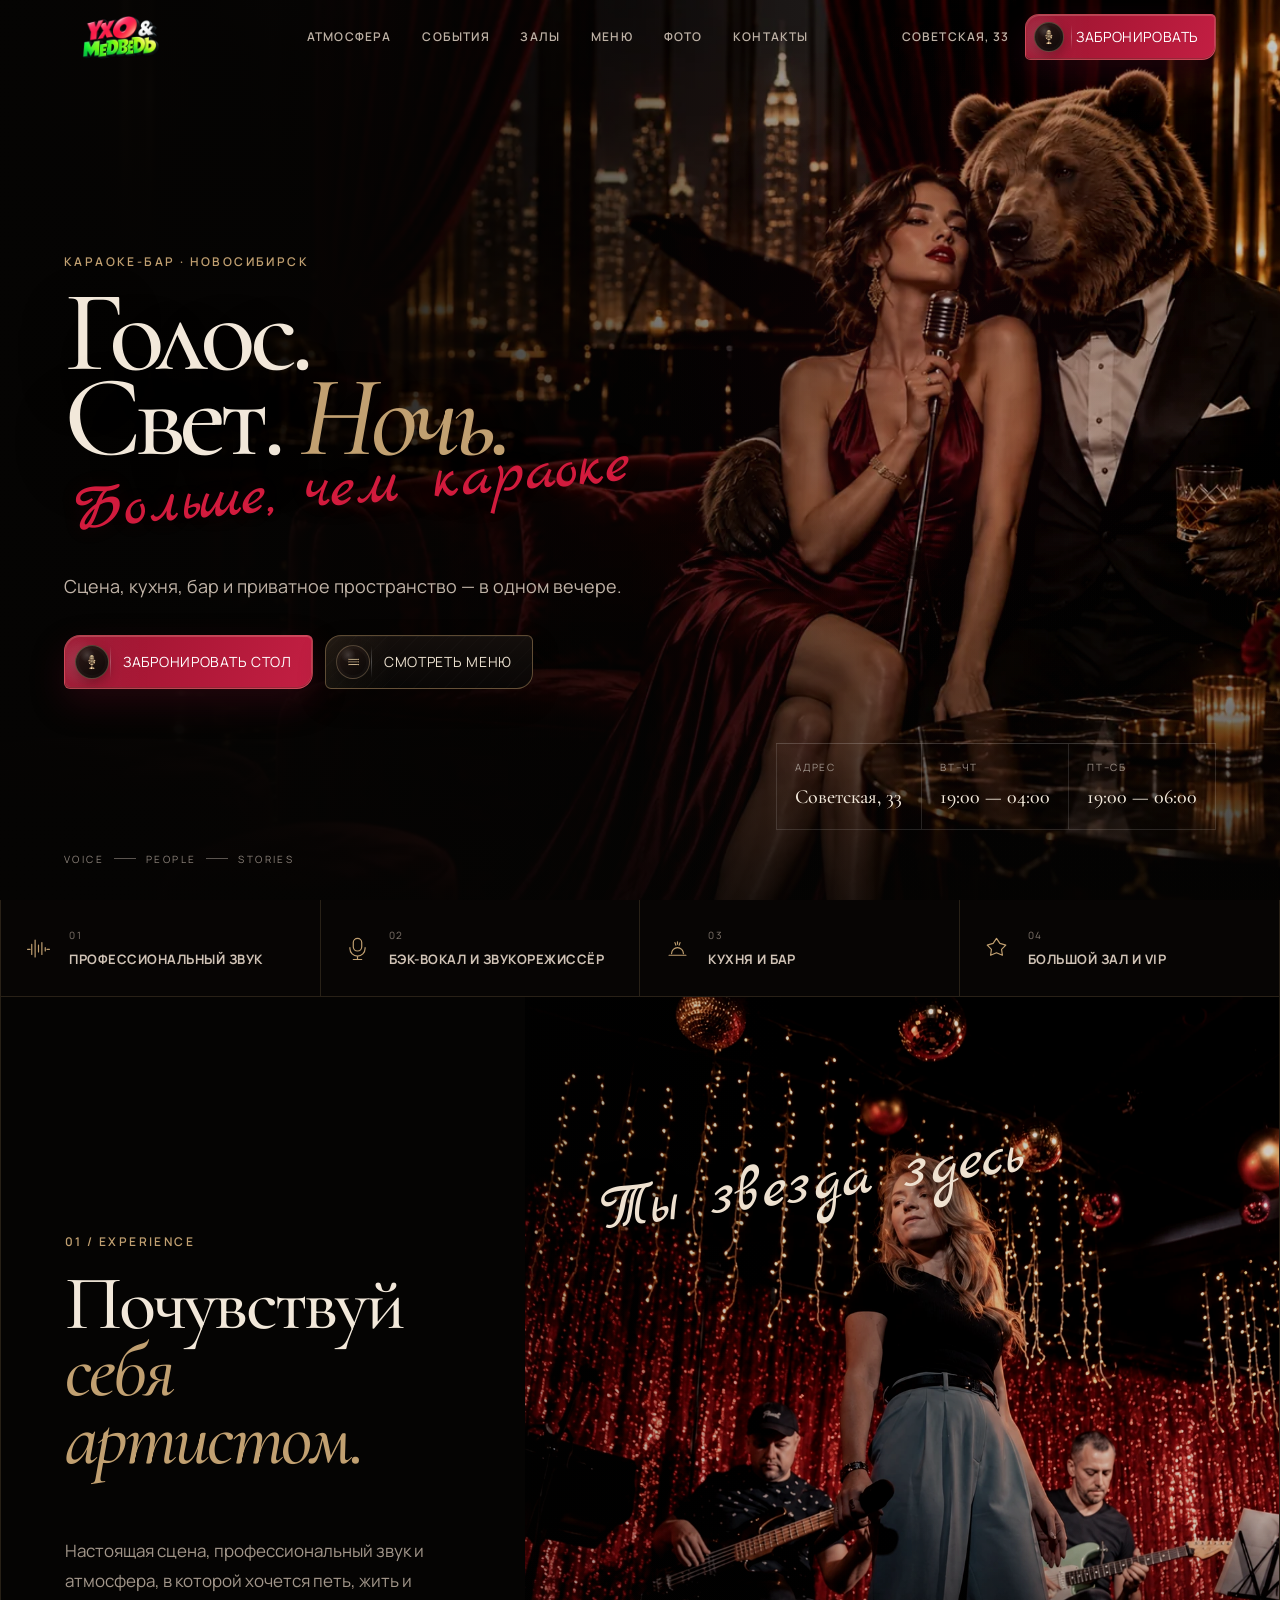
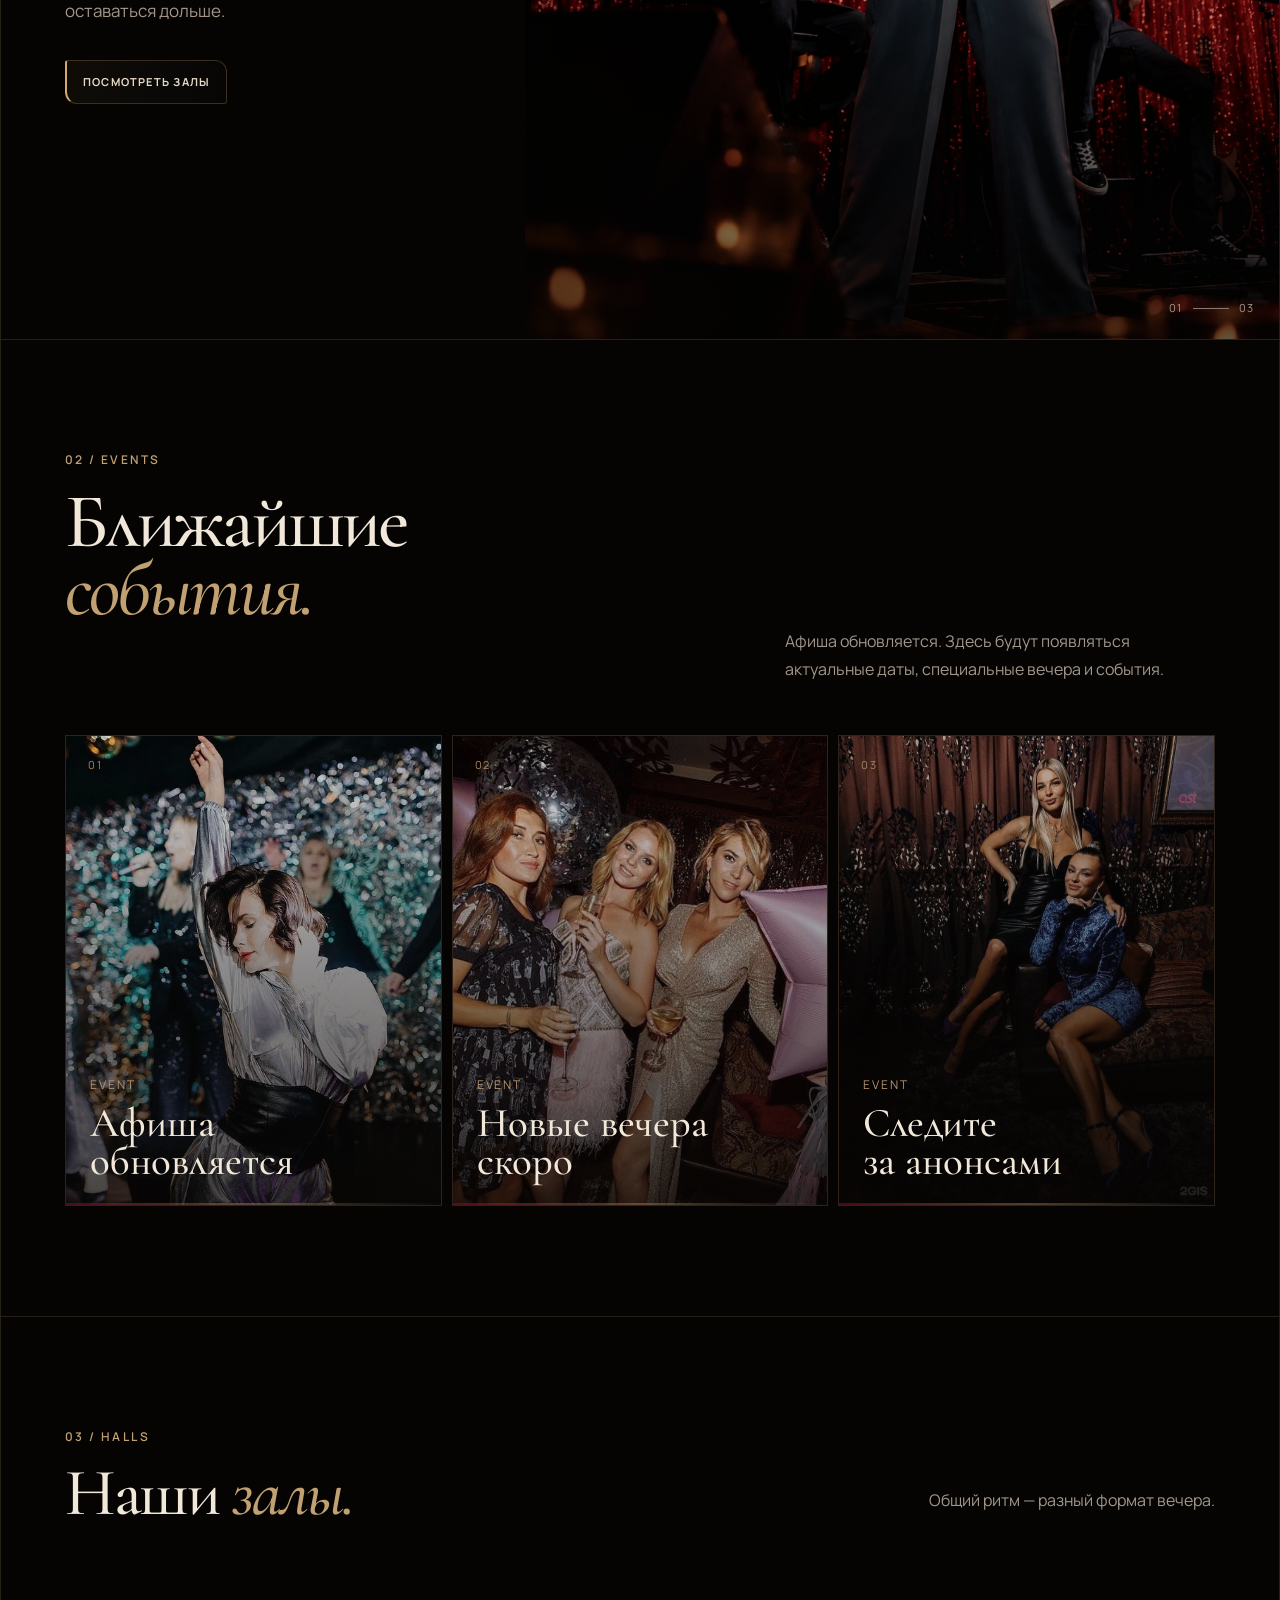
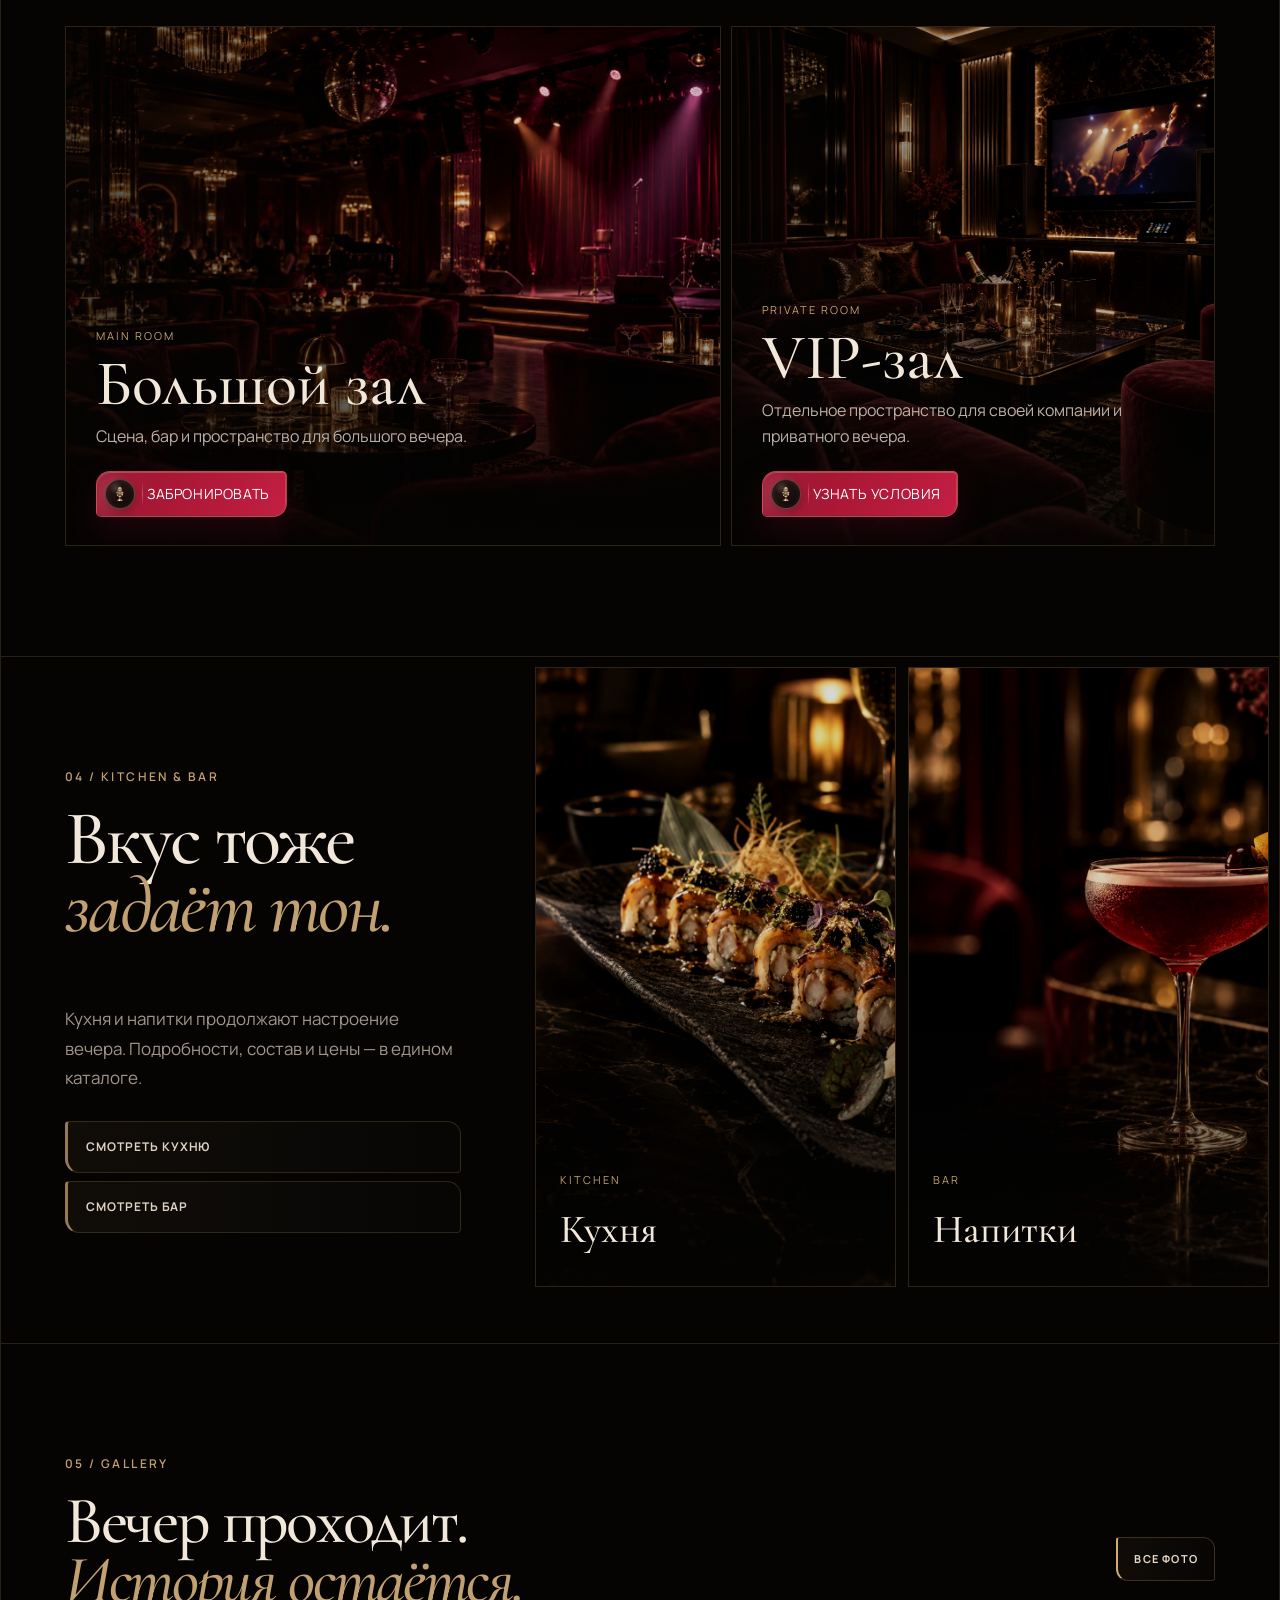
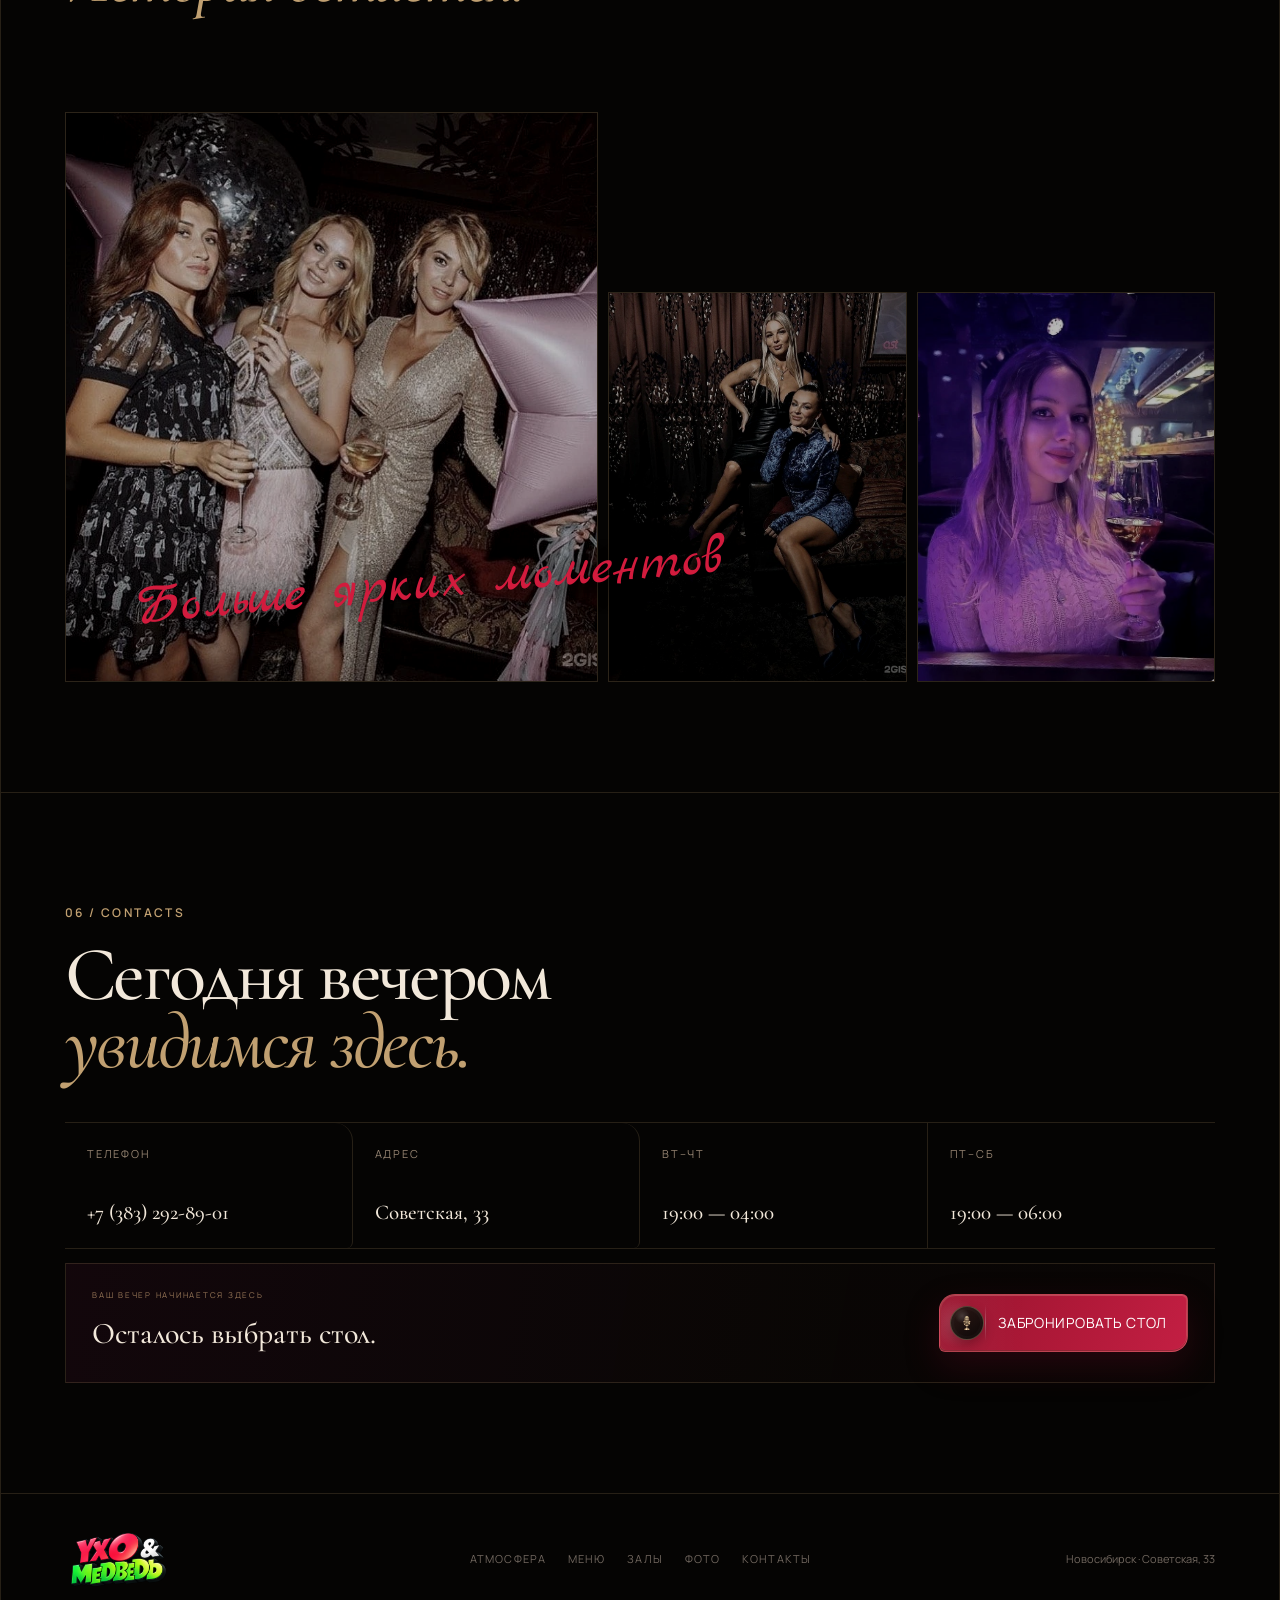
==== commit 1b55eed0: "Force fresh published bar catalog link" ====
--- a/docs/index.html
+++ b/docs/index.html
@@ -139,7 +139,7 @@
         <p>Кухня и напитки продолжают настроение вечера. Подробности, состав и цены — в едином каталоге.</p>
         <div class="menu-links">
           <a href="catalog.html?tab=food"><span>Смотреть кухню</span></a>
-          <a href="catalog.html?tab=bar"><span>Смотреть бар</span></a>
+          <a href="catalog.html?tab=bar&v=30"><span>Смотреть бар</span></a>
         </div>
       </div>
       <div class="menu-visual-grid">
@@ -147,7 +147,7 @@
           <img src="assets/venue/kitchen-premium-v21.webp?v=20260923-0148" alt="Фирменный ролл кухни Ухо & Медведь" loading="eager" fetchpriority="high" decoding="async">
           <span><small>KITCHEN</small><strong>Кухня</strong></span>
         </a>
-        <a class="menu-shot menu-shot-bar" href="catalog.html?tab=bar">
+        <a class="menu-shot menu-shot-bar" href="catalog.html?tab=bar&v=30">
           <img src="assets/venue/bar-premium-v21.webp?v=20260923-0148" alt="Коктейль в баре Ухо & Медведь" loading="eager" fetchpriority="high" decoding="async">
           <span><small>BAR</small><strong>Напитки</strong></span>
         </a>
--- a/docs/redesign.css
+++ b/docs/redesign.css
@@ -1082,3 +1082,43 @@
   .section-copy h2,.section-heading h2,.contacts-heading h2{font-size:40px!important}
   .mobile-dock small{font-size:7px!important}
 }
+
+
+/* =========================================================
+   NO ARROWS V27
+   Remove all decorative arrow controls across the site.
+   ========================================================= */
+.cta-arrow,
+.text-link span,
+.menu-links b,
+.contact-grid a:after,
+.menu-drawer nav a:after{
+  display:none!important;
+  content:none!important;
+}
+.button{
+  padding-right:20px!important;
+}
+.button-compact,.button-small{
+  padding-right:16px!important;
+}
+.text-link{
+  padding-right:16px!important;
+}
+.menu-links a{
+  padding-right:18px!important;
+}
+.menu-drawer nav a{
+  padding-right:14px!important;
+}
+.contact-grid a{
+  padding-right:18px!important;
+}
+@media(max-width:700px){
+  .button{
+    padding-right:18px!important;
+  }
+  .button-compact,.button-small{
+    padding-right:14px!important;
+  }
+}
